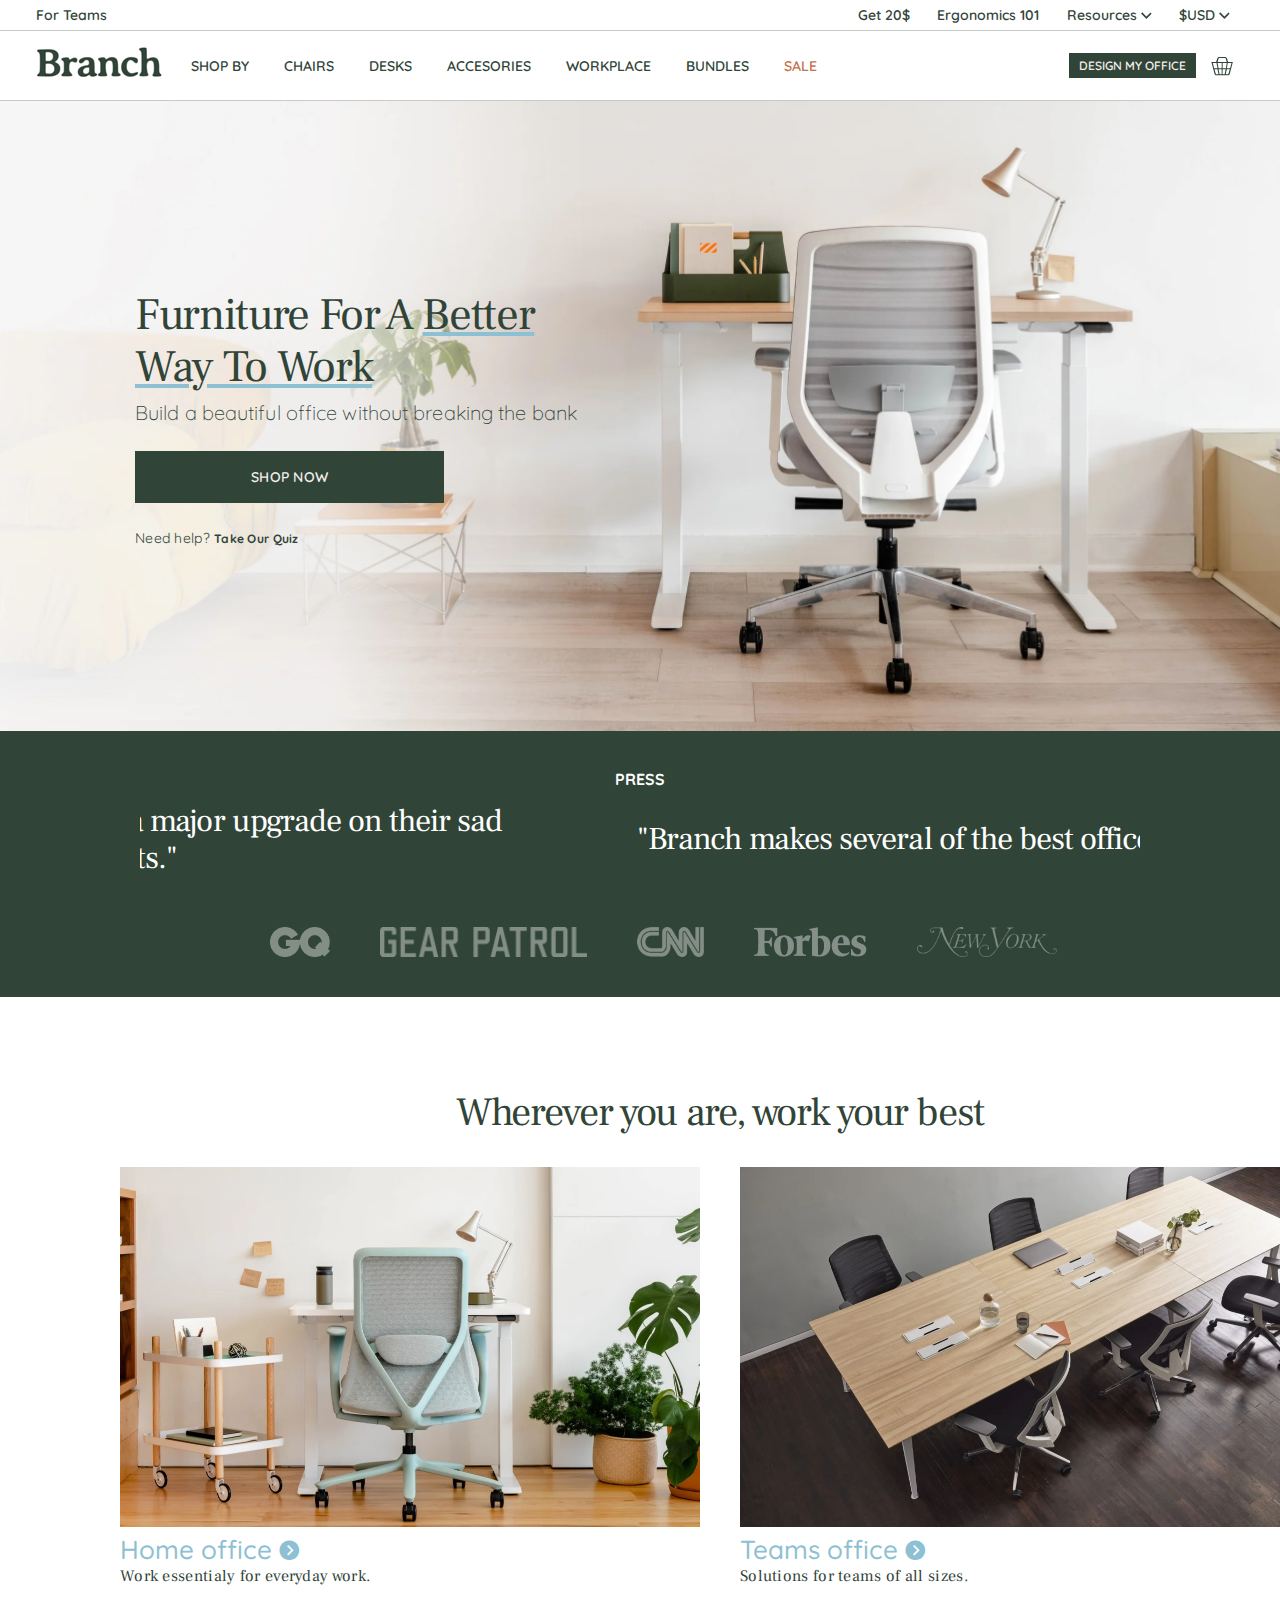
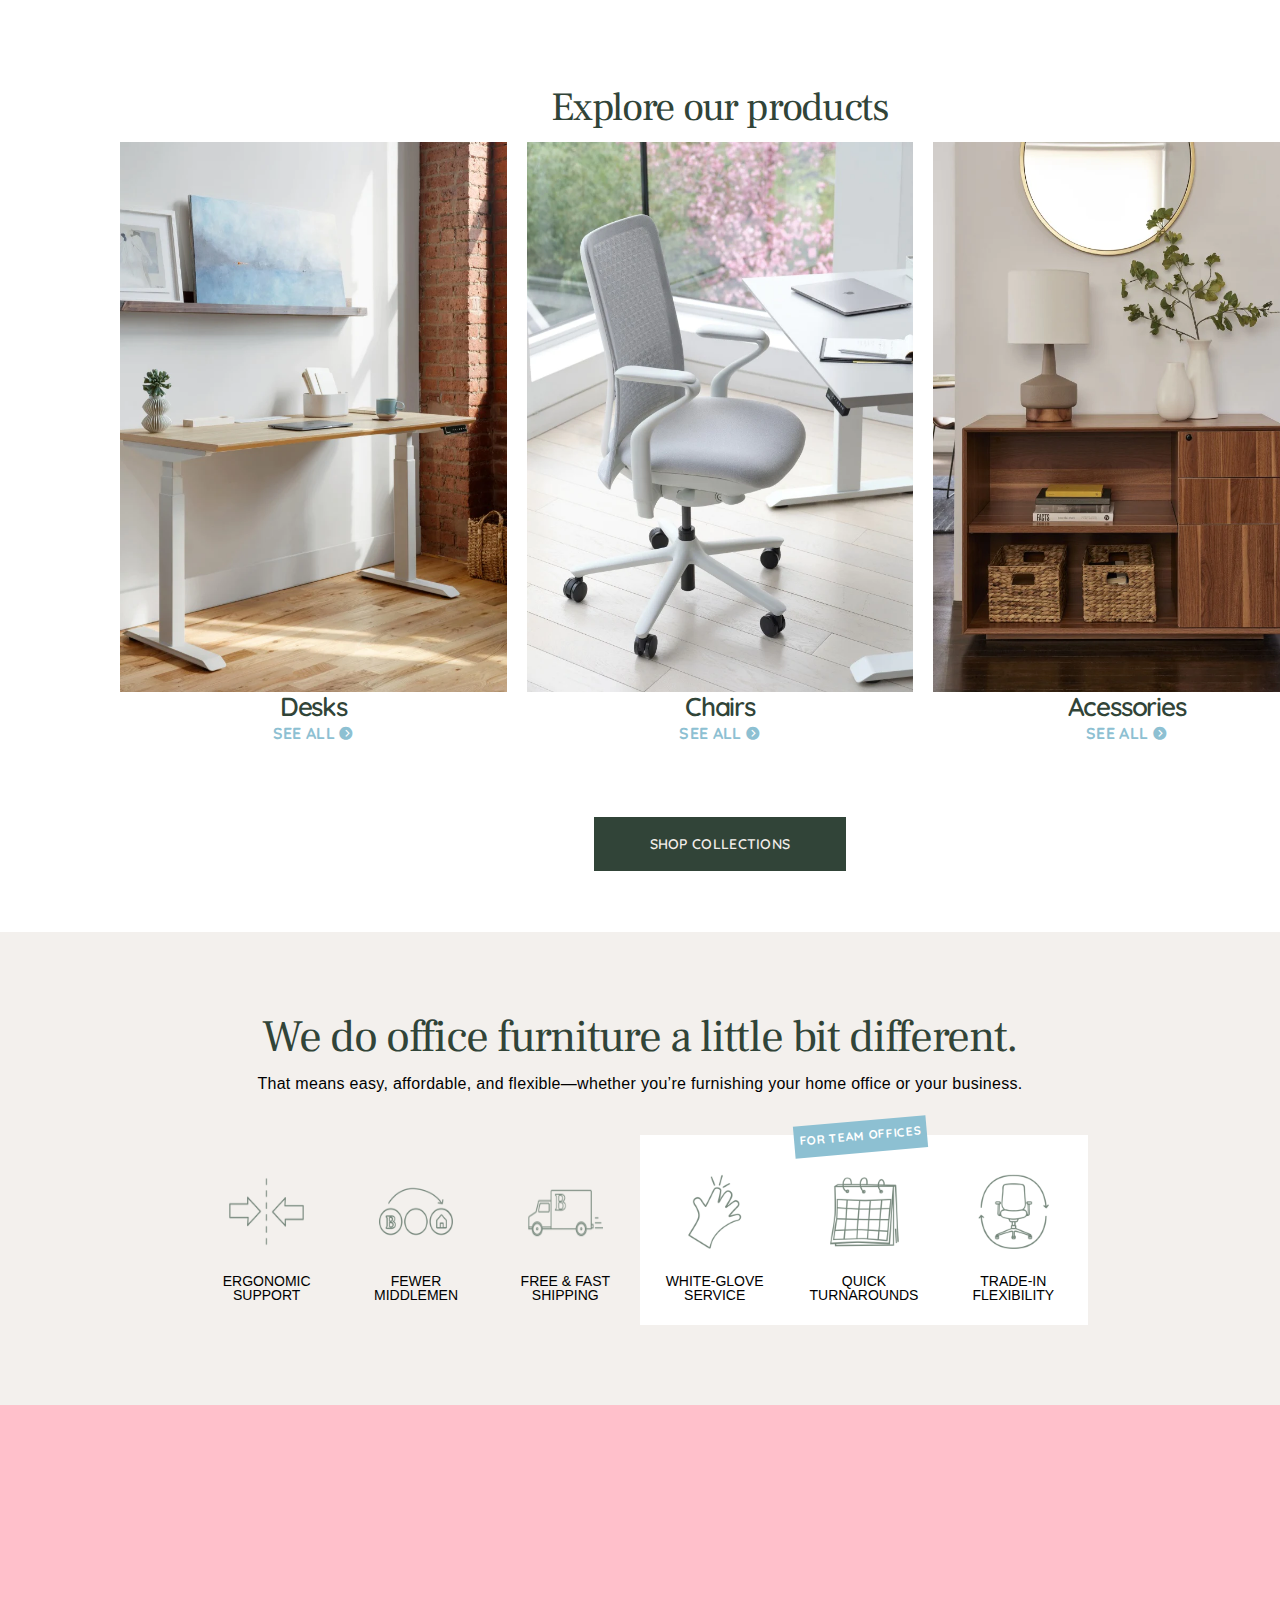
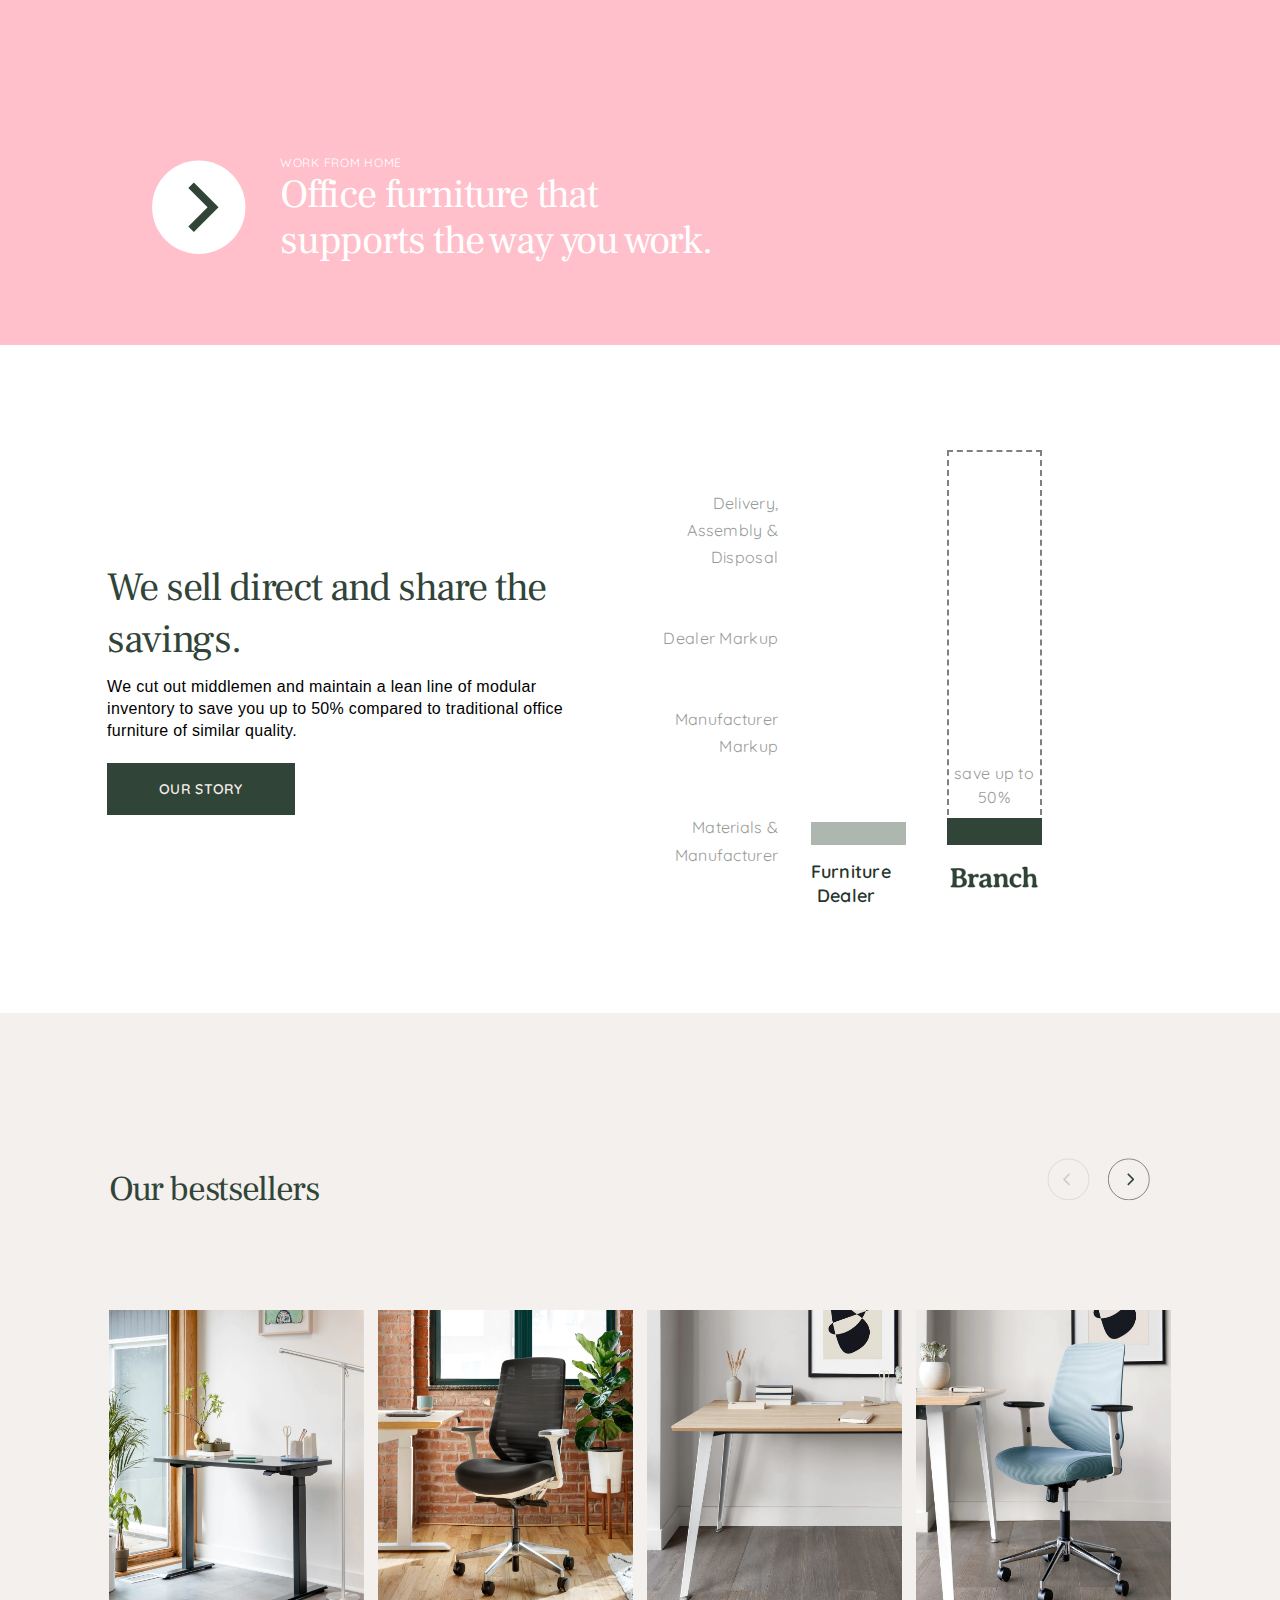
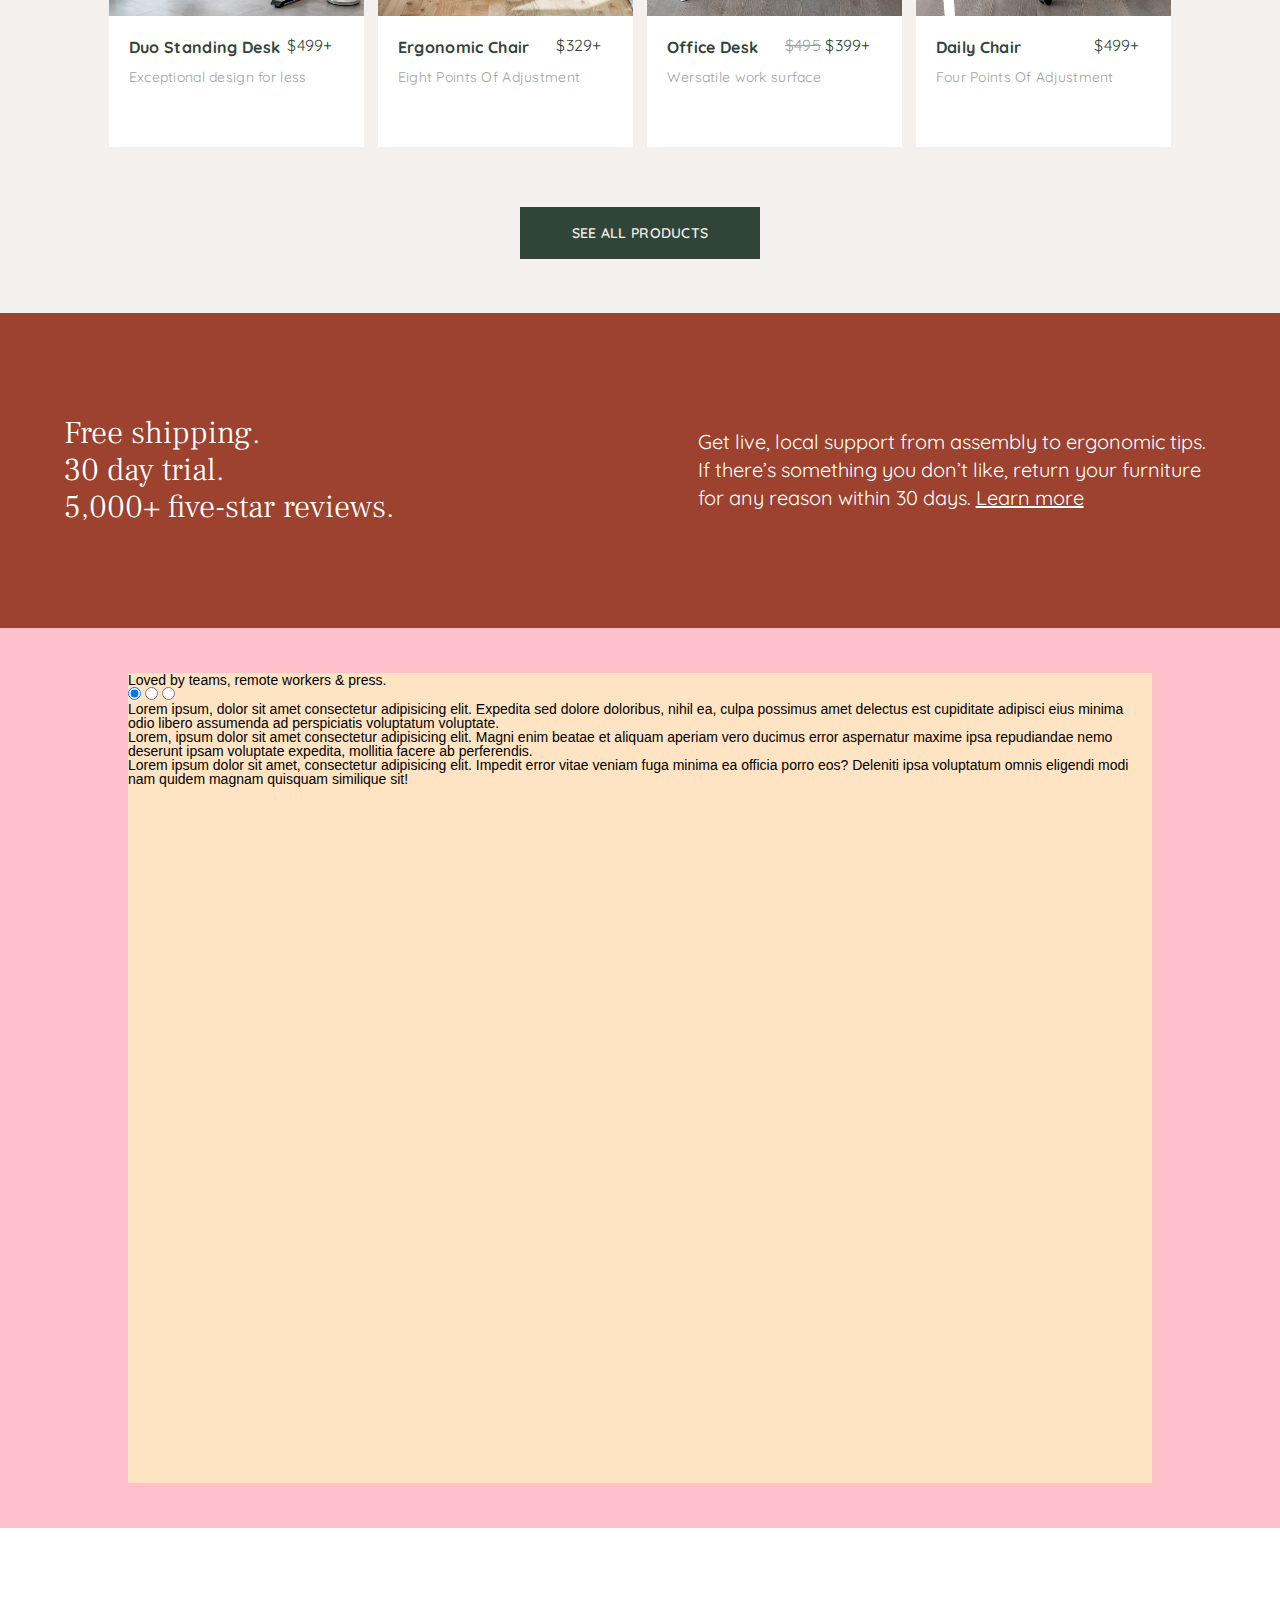
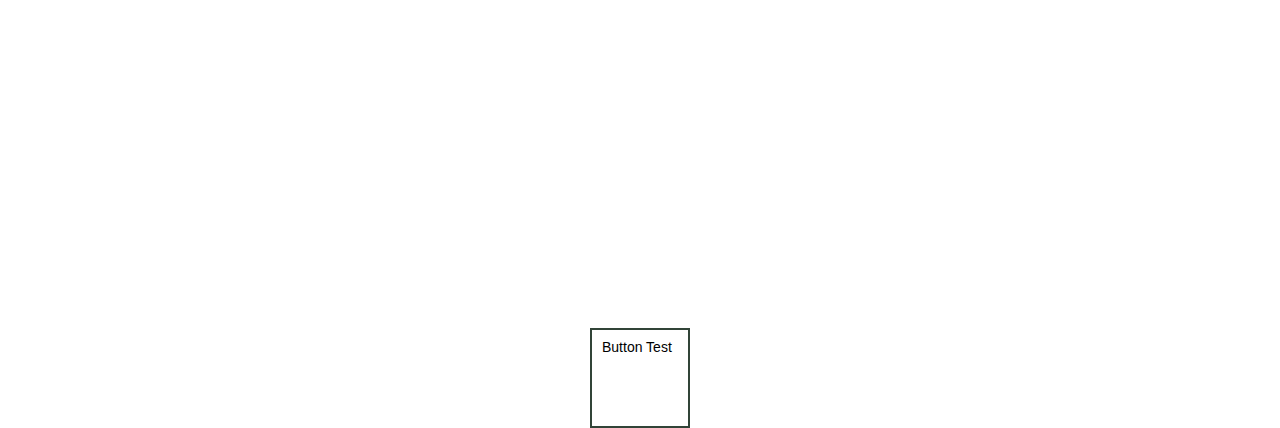
==== index.html @ 5005235d "commit all project to use git" ====
<!DOCTYPE html>
<html lang="en">
<head>
    <meta charset="UTF-8">
    <meta name="viewport" content="width=device-width, initial-scale=1.0">
    <link rel="stylesheet" href="style.css">
    <title>Branch | Office Furniture </title>
    <link rel="preconnect" href="https://fonts.googleapis.com">
<link rel="preconnect" href="https://fonts.gstatic.com" crossorigin>
<link href="https://fonts.googleapis.com/css2?family=Quicksand:wght@300;400;500;600;700&display=swap" rel="stylesheet">
<link rel="preconnect" href="https://fonts.googleapis.com">
<link rel="preconnect" href="https://fonts.gstatic.com" crossorigin>
<link href="https://fonts.googleapis.com/css2?family=Frank+Ruhl+Libre&family=Quicksand:wght@300;400;500;600;700&display=swap" rel="stylesheet">
<link rel="stylesheet" href="icomoon/style.css"> 
</head>
<div class="header_wrap">
    <body>
    <header>
        <div class="ForTeams"><a href="">For Teams</a></div>
        <div class="Right_Part">
            <div><a href="">Get 20$</a></div>
            <div><a href="">Ergonomics 101</a></div>
            <div class="res_div"><a href="" class="res">Resources </a> 
                <div class="res_wrap">
                <div class="res_menu">
                    <ul>
                        <li>Our Story</li>
                        <li>Reviews</li>
                        <li>Showroom</li>
                        <li>Case Studies</li>
                        <li>Ergonomics</li>
                        <li>Free Space Plan</li>
                        <li>FAQ</li>
                        <li>Ask Branch</li>
                        <li>Branch Blog</li>
                    </ul>
                </div>
                </div>
                </div>
            
            <div class="usd_wrap"><a href="" class="usd_btn">$USD </a>
                <div class="usd_menu_wrap">
                    <div class="usd_menu">
                        <ul>
                            <li>$USD</li>
                            <li>$CAD</li>
                        </ul>
                    </div>
                </div>
            </div>
        </div>
    </header>
</div>

<div class="wrap_main_header">
<header class="main_header">
<div class="main_menu_left">
<div class="logo"><a href=""><img src="logo3.png" alt=""></a></div>
<div class="main_menu_wrap">
    <ul class="main_menu">
    <li><a href="">shop by</a></li>
    <li><a href="">chairs</a></li>
    <li><a href="">desks</a></li>
    <li><a href="">accesories</a></li>
    <li><a href="">workplace</a></li>
    <li><a href="">bundles</a></li>
    <li><a class="sale" href="">sale</a></li>
    </ul>
</div>
</div>
<div class="main_menu_right">
<div class="main_header_buttons">
    <div class="deesign_button"><a href="">design my office</a></div>
    <div class="cart_button"><a href=""><img src="cart.svg" alt=""></a></div>
</div>
</div>
</header>
</div>
<img src="erghero_4.webp" alt="" height="630">
<div class="picture_block">
    <div class="main_h1">
        Furniture For A <span class="picture_block_h1_undercut">Better Way To Work</span>
    </div>
    <div class="picture_block_h2">
        Build a beautiful office without breaking the bank
    </div>
    <div class="picture_block_btn">
        <a href="">shop now</a>
    </div>
    <div class="picture_block_help">
        Need help? <a class="picture_block_help_link">Take Our Quiz</a>
    </div>
</div>
<div class="slider_block">
    <h1>press</h1>
    
    <div class="slider_win">
        <div class="slides">

            <input type="radio" name="r" id="r1" checked>
            <input type="radio" name="r" id="r2" >
            <input type="radio" name="r" id="r3" >
            <input type="radio" name="r" id="r4" >
            <input type="radio" name="r" id="r5" >
            
    
            <div class="slide s1">"Branch's affordable, well-made chairs are a major upgrade on their sad swivel counterparts."</div>
            <div class="slide">"Branch makes several of the best office chairs on the market."</div>
            <div class="slide">"WFH in comfort with Branch’s high-quality ergonomic chairs and standing desks."</div>
            <div class="slide">"New and growing startups use Branch to furnish their ideal workspace."</div>
            <div class="slide">"For improving your posture and decreasing pain throughout the day."</div>
        </div>
    
       
        <div class="navigation">
            <label for="r1" class="bar"><img src="GQ.avif" alt="" height="120"></label>
            <label for="r2" class="bar"><img src="Gear_Patrol.webp" alt="" height="120"></label>
            <label for="r3" class="bar"><img src="CNN.avif" alt="" height="120"></label>
            <label for="r4" class="bar"><img src="Foebes.webp" alt=""height="120"></label>
            <label for="r5" class="bar"><img src="New_york.avif" alt="" height="120"></label>
        </div>
    
    </div>

</div>    

<div class="wherever_block">

    <div class="item item-1">
        <h1 class="main_h1">Wherever you are, work your best</h1>
    </div>

    
    <div class="item item-2">
        <a href="">
        <img src="first.webp" alt="" >
        </a>
    </div>

    
    <div class="item item-2">
        <a href="">
        <img src="second.webp" alt="">
        </a>
    </div>
    <div class="item item-2">
        <a href="">
            <h1><span>Home office</span> <span class="icon-Frame icon"><span class="path1"></span><span class="path2"></span></span> </h1>
            <p>Work essentialy for everyday work.</p>
        </a>
    </div>
    <div class="item item-2">
        <a href="">
            <h1><span>Teams office</span> <span class="icon-Frame icon"><span class="path1"></span><span class="path2"></span></span></h1> 
            <p>Solutions for teams of all sizes.</p>
        </a>
    </div>
</div>   

<div class="explore_block">
    <div class="item item-3">
        <h1 class="main_h1">Explore our products</h1>
    </div>
    <div class="item item-4">
        <a href="">    
            <img src="third.webp" alt="">
        </a>
    </div>
    <div class="item item-4">
        <a href="">
        <img src="fourth.webp" alt="">
        </a>
    </div>

    <div class="item item-4">
        <a href="">
        <img src="fives.webp" alt="">
        </a>
    </div>

    <div class="item item-4">
        <a href="">
        <p>Desks</p>
        <h3><span>see all </span><span class="icon-Frame icon-item-4"><span class="path1"></span><span class="path2"></span></span></h3>
        </a>
    </div>
    <div class="item item-4">
        <a href="">
        <p>Chairs</p>
        <h3><span>see all </span><span class="icon-Frame icon-item-4"><span class="path1"></span><span class="path2"></span></span></h3>
        </a>
    </div>
    <div class="item item-4">
        <a href="">
        <p>Acessories</p>
        <h3><span>see all </span><span class="icon-Frame icon-item-4"><span class="path1"></span><span class="path2"></span></span></h3>
        </a>
    </div>
    <div class="item item-5">
        <div class="explore_block_btn">
            <a href="">shop collections</a>
        </div>
    </div>

</div>

<div class="advantages_block">
    <div class="advantages_wrap">
    <h1 class="main_h1">We do office furniture a little bit different.</h1>
    <h3>That means easy, affordable, and flexible—whether you’re furnishing your home office or your business.</h3>
    <div class="advanatges_pack">
        <div class="advantage_pack_part">
            <div class="advantage">
                <img src="Ergonomics.avif" alt="">
                <p>ERGONOMIC <br> SUPPORT</p>
            </div>
            <div class="advantage">
                <img src="Middlemen.avif" alt="">
                <p>FEWER <br>MIDDLEMEN</p>
            </div>
            <div class="advantage">
                <img src="FreeFast.avif" alt="">
                <p>FREE & FAST <br>SHIPPING</p>
            </div>
        </div>
        <div class="advantage_pack_part">
            <div class="advantage white_bg">
                <img src="White_Glove.avif" alt="">
                <p>WHITE-GLOVE <br>SERVICE</p>
            </div>
            <div class="advantage white_bg">
                <img src="Quick.avif" alt="">
                <p>QUICK <br>TURNAROUNDS</p>
            </div>
            <div class="advantage white_bg">
                <img src="TradeIn.avif" alt="">
                <p>TRADE-IN <br>FLEXIBILITY</p>
        </div>
     </div>
    </div>
    <div class="rotate_elem">
        <p>FOR TEAM OFFICES</p>
    </div>
    </div>
    </div>
</div>

<a href="#popup">
<div id="video" class="video_block">
    
    <div class="video_wrapper">
        <video class="video_webm" src="https://cdn.shopify.com/s/files/1/0124/5662/4187/files/homepage-vid.webm?v=1601443505" class="c-v-video" autoplay="" muted="" playsinline="" loop="" type="video/mp4"></video>    
    </div>

   
        <svg class="video_btn" viewBox="0 0 15 15" fill="none" xmlns="http://www.w3.org/2000/svg">
           <path class="icon_circle" id="Vector" d="M7.31647 14.8323C11.1825 14.8323 14.3165 11.6983 14.3165 7.83228C14.3165 3.96628 11.1825 0.832275 7.31647 0.832275C3.45047 0.832275 0.316467 3.96628 0.316467 7.83228C0.316467 11.6983 3.45047 14.8323 7.31647 14.8323Z" fill="currentColor"/>
            <path class="icon_arrow" id="Vector_2" d="M8.63646 7.83197L5.74896 4.94446L6.57382 4.11963L10.2861 7.83197L6.57382 11.5443L5.74896 10.7195L8.63646 7.83197Z" fill="currentColor" />
        </svg>
       
    <div class="video_text">
        <h3>
            Work from home
        </h3>
        <h1>
            Office furniture that<br>supports the way you work.
        </h1>
        
    </div>
</div>
</a>
 
<a href="#video">
<div id="popup" class="popup">
    <iframe width="958" height="539" src="https://www.youtube.com/embed/R9_vrvDGJxA" title="Meet Branch" frameborder="0" allow="accelerometer; autoplay; clipboard-write; encrypted-media; gyroscope; picture-in-picture; web-share" allowfullscreen></iframe>
</div>
</a>


<section class="story">
    <div class="story-left">
        <h1 class="main_h1">We sell direct and share the savings.</h1>
        <h3>We cut out middlemen and maintain a lean line of modular inventory to save you up to 50% compared to traditional office furniture of similar quality.</h3>
        <div class="story_btn">
            <a href="">Our story</a>
        </div>
    </div>
    <div class="story_right">
        <div class="advantages_names">
            <p>Delivery, Assembly & Disposal</p>
            <p>Dealer Markup</p>
            <p>Manufacturer Markup</p>
            <p>Materials & Manufacturer</p>
        </div>
        <div class="dealer">
            <div class="dealer_scale">
                <div class="dealer_scale_fill"></div>
            </div>
            <p>Furniture Dealer</p>

        </div>
        <div class="brunch">

            <div class="brunch_scale">
                <p >save up to 50%</p>
                <div class="brunch_scale_fill"></div>
            </div>
            <img src="logo3.png" alt="">

        </div>
    </div>
</section>

<section class="bestsellers">
<div class="bestsellers_wrap">

    <div class="bestsellers_header">
        <h1 class="main_h1">Our bestsellers</h1>
    
    </div>

    <div class="bestseller_goods_wrap">

        

        <input type="radio" name="r" id="c1" checked>
        <input type="radio" name="r" id="c2">
        <input type="radio" name="r" id="c3">
        <input type="radio" name="r" id="c4">
        <input type="radio" name="r" id="c5">
        <input type="radio" name="r" id="c6">
        <input type="radio" name="r" id="c7">
        <input type="radio" name="r" id="c8">
        <input type="radio" name="r" id="c9">
        <input type="radio" name="r" id="c10">
        <input type="radio" name="r" id="c11">
        <input type="radio" name="r" id="c12">
        
            
            


            <div class="left_arrow">
            <label for="c1">
                <svg width="43" height="43" viewBox="0 0 43 43" fill="none" xmlns="http://www.w3.org/2000/svg">
                    <g  clip-path="url(#clip0_1_1196)">
                    <path opacity="0.6" d="M21.4565 0.872559C10.1346 0.872559 0.956482 10.0507 0.956482 21.3726C0.956482 32.6944 10.1346 41.8726 21.4565 41.8726C32.7783 41.8726 41.9565 32.6944 41.9565 21.3726C41.9565 10.0507 32.7783 0.872559 21.4565 0.872559Z" stroke="#314438"/>
                    <path d="M22.4868 16.9027L23.0172 16.3724L21.9565 15.3117L21.4262 15.8421L22.4868 16.9027ZM16.9565 21.3724L16.4262 20.8421C16.1333 21.135 16.1333 21.6098 16.4262 21.9027L16.9565 21.3724ZM21.4262 26.9027L21.9565 27.4331L23.0172 26.3724L22.4868 25.8421L21.4262 26.9027ZM21.4262 15.8421L16.4262 20.8421L17.4868 21.9027L22.4868 16.9027L21.4262 15.8421ZM16.4262 21.9027L21.4262 26.9027L22.4868 25.8421L17.4868 20.8421L16.4262 21.9027Z" fill="#314438"/>
                    </g>
                    <defs>
                    <clipPath id="clip0_1_1196">
                    <rect width="42" height="42" fill="white" transform="matrix(-1 0 0 -1 42.4565 42.3726)"/>
                    </clipPath>
                    </defs>
                    </svg>
            </label>
            
            <label for="c2">
                <svg width="43" height="43" viewBox="0 0 43 43" fill="none" xmlns="http://www.w3.org/2000/svg">
                    <g  clip-path="url(#clip0_1_1196)">
                    <path opacity="0.6" d="M21.4565 0.872559C10.1346 0.872559 0.956482 10.0507 0.956482 21.3726C0.956482 32.6944 10.1346 41.8726 21.4565 41.8726C32.7783 41.8726 41.9565 32.6944 41.9565 21.3726C41.9565 10.0507 32.7783 0.872559 21.4565 0.872559Z" stroke="#314438"/>
                    <path d="M22.4868 16.9027L23.0172 16.3724L21.9565 15.3117L21.4262 15.8421L22.4868 16.9027ZM16.9565 21.3724L16.4262 20.8421C16.1333 21.135 16.1333 21.6098 16.4262 21.9027L16.9565 21.3724ZM21.4262 26.9027L21.9565 27.4331L23.0172 26.3724L22.4868 25.8421L21.4262 26.9027ZM21.4262 15.8421L16.4262 20.8421L17.4868 21.9027L22.4868 16.9027L21.4262 15.8421ZM16.4262 21.9027L21.4262 26.9027L22.4868 25.8421L17.4868 20.8421L16.4262 21.9027Z" fill="#314438"/>
                    </g>
                    <defs>
                    <clipPath id="clip0_1_1196">
                    <rect width="42" height="42" fill="white" transform="matrix(-1 0 0 -1 42.4565 42.3726)"/>
                    </clipPath>
                    </defs>
                    </svg>
            </label>

            <label for="c3">
                <svg width="43" height="43" viewBox="0 0 43 43" fill="none" xmlns="http://www.w3.org/2000/svg">
                    <g  clip-path="url(#clip0_1_1196)">
                    <path opacity="0.6" d="M21.4565 0.872559C10.1346 0.872559 0.956482 10.0507 0.956482 21.3726C0.956482 32.6944 10.1346 41.8726 21.4565 41.8726C32.7783 41.8726 41.9565 32.6944 41.9565 21.3726C41.9565 10.0507 32.7783 0.872559 21.4565 0.872559Z" stroke="#314438"/>
                    <path d="M22.4868 16.9027L23.0172 16.3724L21.9565 15.3117L21.4262 15.8421L22.4868 16.9027ZM16.9565 21.3724L16.4262 20.8421C16.1333 21.135 16.1333 21.6098 16.4262 21.9027L16.9565 21.3724ZM21.4262 26.9027L21.9565 27.4331L23.0172 26.3724L22.4868 25.8421L21.4262 26.9027ZM21.4262 15.8421L16.4262 20.8421L17.4868 21.9027L22.4868 16.9027L21.4262 15.8421ZM16.4262 21.9027L21.4262 26.9027L22.4868 25.8421L17.4868 20.8421L16.4262 21.9027Z" fill="#314438"/>
                    </g>
                    <defs>
                    <clipPath id="clip0_1_1196">
                    <rect width="42" height="42" fill="white" transform="matrix(-1 0 0 -1 42.4565 42.3726)"/>
                    </clipPath>
                    </defs>
                    </svg>
            </label>

            <label for="c4">
                <svg width="43" height="43" viewBox="0 0 43 43" fill="none" xmlns="http://www.w3.org/2000/svg">
                    <g  clip-path="url(#clip0_1_1196)">
                    <path opacity="0.6" d="M21.4565 0.872559C10.1346 0.872559 0.956482 10.0507 0.956482 21.3726C0.956482 32.6944 10.1346 41.8726 21.4565 41.8726C32.7783 41.8726 41.9565 32.6944 41.9565 21.3726C41.9565 10.0507 32.7783 0.872559 21.4565 0.872559Z" stroke="#314438"/>
                    <path d="M22.4868 16.9027L23.0172 16.3724L21.9565 15.3117L21.4262 15.8421L22.4868 16.9027ZM16.9565 21.3724L16.4262 20.8421C16.1333 21.135 16.1333 21.6098 16.4262 21.9027L16.9565 21.3724ZM21.4262 26.9027L21.9565 27.4331L23.0172 26.3724L22.4868 25.8421L21.4262 26.9027ZM21.4262 15.8421L16.4262 20.8421L17.4868 21.9027L22.4868 16.9027L21.4262 15.8421ZM16.4262 21.9027L21.4262 26.9027L22.4868 25.8421L17.4868 20.8421L16.4262 21.9027Z" fill="#314438"/>
                    </g>
                    <defs>
                    <clipPath id="clip0_1_1196">
                    <rect width="42" height="42" fill="white" transform="matrix(-1 0 0 -1 42.4565 42.3726)"/>
                    </clipPath>
                    </defs>
                    </svg>
            </label>

            <label for="c5">
                <svg width="43" height="43" viewBox="0 0 43 43" fill="none" xmlns="http://www.w3.org/2000/svg">
                    <g  clip-path="url(#clip0_1_1196)">
                    <path opacity="0.6" d="M21.4565 0.872559C10.1346 0.872559 0.956482 10.0507 0.956482 21.3726C0.956482 32.6944 10.1346 41.8726 21.4565 41.8726C32.7783 41.8726 41.9565 32.6944 41.9565 21.3726C41.9565 10.0507 32.7783 0.872559 21.4565 0.872559Z" stroke="#314438"/>
                    <path d="M22.4868 16.9027L23.0172 16.3724L21.9565 15.3117L21.4262 15.8421L22.4868 16.9027ZM16.9565 21.3724L16.4262 20.8421C16.1333 21.135 16.1333 21.6098 16.4262 21.9027L16.9565 21.3724ZM21.4262 26.9027L21.9565 27.4331L23.0172 26.3724L22.4868 25.8421L21.4262 26.9027ZM21.4262 15.8421L16.4262 20.8421L17.4868 21.9027L22.4868 16.9027L21.4262 15.8421ZM16.4262 21.9027L21.4262 26.9027L22.4868 25.8421L17.4868 20.8421L16.4262 21.9027Z" fill="#314438"/>
                    </g>
                    <defs>
                    <clipPath id="clip0_1_1196">
                    <rect width="42" height="42" fill="white" transform="matrix(-1 0 0 -1 42.4565 42.3726)"/>
                    </clipPath>
                    </defs>
                    </svg>
            </label>

            <label for="c6">
                <svg width="43" height="43" viewBox="0 0 43 43" fill="none" xmlns="http://www.w3.org/2000/svg">
                    <g  clip-path="url(#clip0_1_1196)">
                    <path opacity="0.6" d="M21.4565 0.872559C10.1346 0.872559 0.956482 10.0507 0.956482 21.3726C0.956482 32.6944 10.1346 41.8726 21.4565 41.8726C32.7783 41.8726 41.9565 32.6944 41.9565 21.3726C41.9565 10.0507 32.7783 0.872559 21.4565 0.872559Z" stroke="#314438"/>
                    <path d="M22.4868 16.9027L23.0172 16.3724L21.9565 15.3117L21.4262 15.8421L22.4868 16.9027ZM16.9565 21.3724L16.4262 20.8421C16.1333 21.135 16.1333 21.6098 16.4262 21.9027L16.9565 21.3724ZM21.4262 26.9027L21.9565 27.4331L23.0172 26.3724L22.4868 25.8421L21.4262 26.9027ZM21.4262 15.8421L16.4262 20.8421L17.4868 21.9027L22.4868 16.9027L21.4262 15.8421ZM16.4262 21.9027L21.4262 26.9027L22.4868 25.8421L17.4868 20.8421L16.4262 21.9027Z" fill="#314438"/>
                    </g>
                    <defs>
                    <clipPath id="clip0_1_1196">
                    <rect width="42" height="42" fill="white" transform="matrix(-1 0 0 -1 42.4565 42.3726)"/>
                    </clipPath>
                    </defs>
                    </svg>
            </label>

            <label for="c7">
                <svg width="43" height="43" viewBox="0 0 43 43" fill="none" xmlns="http://www.w3.org/2000/svg">
                    <g  clip-path="url(#clip0_1_1196)">
                    <path opacity="0.6" d="M21.4565 0.872559C10.1346 0.872559 0.956482 10.0507 0.956482 21.3726C0.956482 32.6944 10.1346 41.8726 21.4565 41.8726C32.7783 41.8726 41.9565 32.6944 41.9565 21.3726C41.9565 10.0507 32.7783 0.872559 21.4565 0.872559Z" stroke="#314438"/>
                    <path d="M22.4868 16.9027L23.0172 16.3724L21.9565 15.3117L21.4262 15.8421L22.4868 16.9027ZM16.9565 21.3724L16.4262 20.8421C16.1333 21.135 16.1333 21.6098 16.4262 21.9027L16.9565 21.3724ZM21.4262 26.9027L21.9565 27.4331L23.0172 26.3724L22.4868 25.8421L21.4262 26.9027ZM21.4262 15.8421L16.4262 20.8421L17.4868 21.9027L22.4868 16.9027L21.4262 15.8421ZM16.4262 21.9027L21.4262 26.9027L22.4868 25.8421L17.4868 20.8421L16.4262 21.9027Z" fill="#314438"/>
                    </g>
                    <defs>
                    <clipPath id="clip0_1_1196">
                    <rect width="42" height="42" fill="white" transform="matrix(-1 0 0 -1 42.4565 42.3726)"/>
                    </clipPath>
                    </defs>
                    </svg>
            </label>

            <label for="c8">
                <svg width="43" height="43" viewBox="0 0 43 43" fill="none" xmlns="http://www.w3.org/2000/svg">
                    <g  clip-path="url(#clip0_1_1196)">
                    <path opacity="0.6" d="M21.4565 0.872559C10.1346 0.872559 0.956482 10.0507 0.956482 21.3726C0.956482 32.6944 10.1346 41.8726 21.4565 41.8726C32.7783 41.8726 41.9565 32.6944 41.9565 21.3726C41.9565 10.0507 32.7783 0.872559 21.4565 0.872559Z" stroke="#314438"/>
                    <path d="M22.4868 16.9027L23.0172 16.3724L21.9565 15.3117L21.4262 15.8421L22.4868 16.9027ZM16.9565 21.3724L16.4262 20.8421C16.1333 21.135 16.1333 21.6098 16.4262 21.9027L16.9565 21.3724ZM21.4262 26.9027L21.9565 27.4331L23.0172 26.3724L22.4868 25.8421L21.4262 26.9027ZM21.4262 15.8421L16.4262 20.8421L17.4868 21.9027L22.4868 16.9027L21.4262 15.8421ZM16.4262 21.9027L21.4262 26.9027L22.4868 25.8421L17.4868 20.8421L16.4262 21.9027Z" fill="#314438"/>
                    </g>
                    <defs>
                    <clipPath id="clip0_1_1196">
                    <rect width="42" height="42" fill="white" transform="matrix(-1 0 0 -1 42.4565 42.3726)"/>
                    </clipPath>
                    </defs>
                    </svg>
            </label>

            <label for="c9">
                <svg width="43" height="43" viewBox="0 0 43 43" fill="none" xmlns="http://www.w3.org/2000/svg">
                    <g  clip-path="url(#clip0_1_1196)">
                    <path opacity="0.6" d="M21.4565 0.872559C10.1346 0.872559 0.956482 10.0507 0.956482 21.3726C0.956482 32.6944 10.1346 41.8726 21.4565 41.8726C32.7783 41.8726 41.9565 32.6944 41.9565 21.3726C41.9565 10.0507 32.7783 0.872559 21.4565 0.872559Z" stroke="#314438"/>
                    <path d="M22.4868 16.9027L23.0172 16.3724L21.9565 15.3117L21.4262 15.8421L22.4868 16.9027ZM16.9565 21.3724L16.4262 20.8421C16.1333 21.135 16.1333 21.6098 16.4262 21.9027L16.9565 21.3724ZM21.4262 26.9027L21.9565 27.4331L23.0172 26.3724L22.4868 25.8421L21.4262 26.9027ZM21.4262 15.8421L16.4262 20.8421L17.4868 21.9027L22.4868 16.9027L21.4262 15.8421ZM16.4262 21.9027L21.4262 26.9027L22.4868 25.8421L17.4868 20.8421L16.4262 21.9027Z" fill="#314438"/>
                    </g>
                    <defs>
                    <clipPath id="clip0_1_1196">
                    <rect width="42" height="42" fill="white" transform="matrix(-1 0 0 -1 42.4565 42.3726)"/>
                    </clipPath>
                    </defs>
                    </svg>
            </label>

            <label for="c10">
                <svg width="43" height="43" viewBox="0 0 43 43" fill="none" xmlns="http://www.w3.org/2000/svg">
                    <g  clip-path="url(#clip0_1_1196)">
                    <path opacity="0.6" d="M21.4565 0.872559C10.1346 0.872559 0.956482 10.0507 0.956482 21.3726C0.956482 32.6944 10.1346 41.8726 21.4565 41.8726C32.7783 41.8726 41.9565 32.6944 41.9565 21.3726C41.9565 10.0507 32.7783 0.872559 21.4565 0.872559Z" stroke="#314438"/>
                    <path d="M22.4868 16.9027L23.0172 16.3724L21.9565 15.3117L21.4262 15.8421L22.4868 16.9027ZM16.9565 21.3724L16.4262 20.8421C16.1333 21.135 16.1333 21.6098 16.4262 21.9027L16.9565 21.3724ZM21.4262 26.9027L21.9565 27.4331L23.0172 26.3724L22.4868 25.8421L21.4262 26.9027ZM21.4262 15.8421L16.4262 20.8421L17.4868 21.9027L22.4868 16.9027L21.4262 15.8421ZM16.4262 21.9027L21.4262 26.9027L22.4868 25.8421L17.4868 20.8421L16.4262 21.9027Z" fill="#314438"/>
                    </g>
                    <defs>
                    <clipPath id="clip0_1_1196">
                    <rect width="42" height="42" fill="white" transform="matrix(-1 0 0 -1 42.4565 42.3726)"/>
                    </clipPath>
                    </defs>
                    </svg>
            </label>

            <label for="c11">
                <svg width="43" height="43" viewBox="0 0 43 43" fill="none" xmlns="http://www.w3.org/2000/svg">
                    <g  clip-path="url(#clip0_1_1196)">
                    <path opacity="0.6" d="M21.4565 0.872559C10.1346 0.872559 0.956482 10.0507 0.956482 21.3726C0.956482 32.6944 10.1346 41.8726 21.4565 41.8726C32.7783 41.8726 41.9565 32.6944 41.9565 21.3726C41.9565 10.0507 32.7783 0.872559 21.4565 0.872559Z" stroke="#314438"/>
                    <path d="M22.4868 16.9027L23.0172 16.3724L21.9565 15.3117L21.4262 15.8421L22.4868 16.9027ZM16.9565 21.3724L16.4262 20.8421C16.1333 21.135 16.1333 21.6098 16.4262 21.9027L16.9565 21.3724ZM21.4262 26.9027L21.9565 27.4331L23.0172 26.3724L22.4868 25.8421L21.4262 26.9027ZM21.4262 15.8421L16.4262 20.8421L17.4868 21.9027L22.4868 16.9027L21.4262 15.8421ZM16.4262 21.9027L21.4262 26.9027L22.4868 25.8421L17.4868 20.8421L16.4262 21.9027Z" fill="#314438"/>
                    </g>
                    <defs>
                    <clipPath id="clip0_1_1196">
                    <rect width="42" height="42" fill="white" transform="matrix(-1 0 0 -1 42.4565 42.3726)"/>
                    </clipPath>
                    </defs>
                    </svg>
            </label>

            <label for="c12">
                <svg width="43" height="43" viewBox="0 0 43 43" fill="none" xmlns="http://www.w3.org/2000/svg">
                    <g  clip-path="url(#clip0_1_1196)">
                    <path opacity="0.6" d="M21.4565 0.872559C10.1346 0.872559 0.956482 10.0507 0.956482 21.3726C0.956482 32.6944 10.1346 41.8726 21.4565 41.8726C32.7783 41.8726 41.9565 32.6944 41.9565 21.3726C41.9565 10.0507 32.7783 0.872559 21.4565 0.872559Z" stroke="#314438"/>
                    <path d="M22.4868 16.9027L23.0172 16.3724L21.9565 15.3117L21.4262 15.8421L22.4868 16.9027ZM16.9565 21.3724L16.4262 20.8421C16.1333 21.135 16.1333 21.6098 16.4262 21.9027L16.9565 21.3724ZM21.4262 26.9027L21.9565 27.4331L23.0172 26.3724L22.4868 25.8421L21.4262 26.9027ZM21.4262 15.8421L16.4262 20.8421L17.4868 21.9027L22.4868 16.9027L21.4262 15.8421ZM16.4262 21.9027L21.4262 26.9027L22.4868 25.8421L17.4868 20.8421L16.4262 21.9027Z" fill="#314438"/>
                    </g>
                    <defs>
                    <clipPath id="clip0_1_1196">
                    <rect width="42" height="42" fill="white" transform="matrix(-1 0 0 -1 42.4565 42.3726)"/>
                    </clipPath>
                    </defs>
                    </svg>
            </label>


            </div>
            <div class="right_arrow">
            <label for="c2">
                <svg width="43" height="43" viewBox="0 0 43 43" fill="none" xmlns="http://www.w3.org/2000/svg">
                    <g id="SVG" clip-path="url(#clip0_1_1199)">
                    <path id="Vector" opacity="0.6" d="M21.8265 41.8726C33.1483 41.8726 42.3265 32.6944 42.3265 21.3726C42.3265 10.0507 33.1483 0.872559 21.8265 0.872559C10.5046 0.872559 1.32648 10.0507 1.32648 21.3726C1.32648 32.6944 10.5046 41.8726 21.8265 41.8726Z" stroke="#314438"/>
                    <path id="Vector_2" d="M20.7962 25.8424L20.2658 26.3727L21.3265 27.4334L21.8568 26.903L20.7962 25.8424ZM26.3265 21.3727L26.8568 21.903C27.1497 21.6101 27.1497 21.1353 26.8568 20.8424L26.3265 21.3727ZM21.8568 15.8424L21.3265 15.312L20.2658 16.3727L20.7962 16.903L21.8568 15.8424ZM21.8568 26.903L26.8568 21.903L25.7962 20.8424L20.7962 25.8424L21.8568 26.903ZM26.8568 20.8424L21.8568 15.8424L20.7962 16.903L25.7962 21.903L26.8568 20.8424Z" fill="#314438"/>
                    </g>
                    <defs>
                    <clipPath id="clip0_1_1199">
                    <rect width="42" height="42" fill="white" transform="translate(0.826477 0.372559)"/>
                    </clipPath>
                    </defs>
                    </svg>
                    
            </label>
            
            <label for="c3">
                <svg width="43" height="43" viewBox="0 0 43 43" fill="none" xmlns="http://www.w3.org/2000/svg">
                    <g id="SVG" clip-path="url(#clip0_1_1199)">
                    <path id="Vector" opacity="0.6" d="M21.8265 41.8726C33.1483 41.8726 42.3265 32.6944 42.3265 21.3726C42.3265 10.0507 33.1483 0.872559 21.8265 0.872559C10.5046 0.872559 1.32648 10.0507 1.32648 21.3726C1.32648 32.6944 10.5046 41.8726 21.8265 41.8726Z" stroke="#314438"/>
                    <path id="Vector_2" d="M20.7962 25.8424L20.2658 26.3727L21.3265 27.4334L21.8568 26.903L20.7962 25.8424ZM26.3265 21.3727L26.8568 21.903C27.1497 21.6101 27.1497 21.1353 26.8568 20.8424L26.3265 21.3727ZM21.8568 15.8424L21.3265 15.312L20.2658 16.3727L20.7962 16.903L21.8568 15.8424ZM21.8568 26.903L26.8568 21.903L25.7962 20.8424L20.7962 25.8424L21.8568 26.903ZM26.8568 20.8424L21.8568 15.8424L20.7962 16.903L25.7962 21.903L26.8568 20.8424Z" fill="#314438"/>
                    </g>
                    <defs>
                    <clipPath id="clip0_1_1199">
                    <rect width="42" height="42" fill="white" transform="translate(0.826477 0.372559)"/>
                    </clipPath>
                    </defs>
                    </svg>
                    
            </label>

            <label for="c4">
                <svg width="43" height="43" viewBox="0 0 43 43" fill="none" xmlns="http://www.w3.org/2000/svg">
                    <g id="SVG" clip-path="url(#clip0_1_1199)">
                    <path id="Vector" opacity="0.6" d="M21.8265 41.8726C33.1483 41.8726 42.3265 32.6944 42.3265 21.3726C42.3265 10.0507 33.1483 0.872559 21.8265 0.872559C10.5046 0.872559 1.32648 10.0507 1.32648 21.3726C1.32648 32.6944 10.5046 41.8726 21.8265 41.8726Z" stroke="#314438"/>
                    <path id="Vector_2" d="M20.7962 25.8424L20.2658 26.3727L21.3265 27.4334L21.8568 26.903L20.7962 25.8424ZM26.3265 21.3727L26.8568 21.903C27.1497 21.6101 27.1497 21.1353 26.8568 20.8424L26.3265 21.3727ZM21.8568 15.8424L21.3265 15.312L20.2658 16.3727L20.7962 16.903L21.8568 15.8424ZM21.8568 26.903L26.8568 21.903L25.7962 20.8424L20.7962 25.8424L21.8568 26.903ZM26.8568 20.8424L21.8568 15.8424L20.7962 16.903L25.7962 21.903L26.8568 20.8424Z" fill="#314438"/>
                    </g>
                    <defs>
                    <clipPath id="clip0_1_1199">
                    <rect width="42" height="42" fill="white" transform="translate(0.826477 0.372559)"/>
                    </clipPath>
                    </defs>
                    </svg>
                    
            </label>

            <label for="c5">
                <svg width="43" height="43" viewBox="0 0 43 43" fill="none" xmlns="http://www.w3.org/2000/svg">
                    <g id="SVG" clip-path="url(#clip0_1_1199)">
                    <path id="Vector" opacity="0.6" d="M21.8265 41.8726C33.1483 41.8726 42.3265 32.6944 42.3265 21.3726C42.3265 10.0507 33.1483 0.872559 21.8265 0.872559C10.5046 0.872559 1.32648 10.0507 1.32648 21.3726C1.32648 32.6944 10.5046 41.8726 21.8265 41.8726Z" stroke="#314438"/>
                    <path id="Vector_2" d="M20.7962 25.8424L20.2658 26.3727L21.3265 27.4334L21.8568 26.903L20.7962 25.8424ZM26.3265 21.3727L26.8568 21.903C27.1497 21.6101 27.1497 21.1353 26.8568 20.8424L26.3265 21.3727ZM21.8568 15.8424L21.3265 15.312L20.2658 16.3727L20.7962 16.903L21.8568 15.8424ZM21.8568 26.903L26.8568 21.903L25.7962 20.8424L20.7962 25.8424L21.8568 26.903ZM26.8568 20.8424L21.8568 15.8424L20.7962 16.903L25.7962 21.903L26.8568 20.8424Z" fill="#314438"/>
                    </g>
                    <defs>
                    <clipPath id="clip0_1_1199">
                    <rect width="42" height="42" fill="white" transform="translate(0.826477 0.372559)"/>
                    </clipPath>
                    </defs>
                    </svg>
                    
            </label>

            <label for="c6">
                <svg width="43" height="43" viewBox="0 0 43 43" fill="none" xmlns="http://www.w3.org/2000/svg">
                    <g id="SVG" clip-path="url(#clip0_1_1199)">
                    <path id="Vector" opacity="0.6" d="M21.8265 41.8726C33.1483 41.8726 42.3265 32.6944 42.3265 21.3726C42.3265 10.0507 33.1483 0.872559 21.8265 0.872559C10.5046 0.872559 1.32648 10.0507 1.32648 21.3726C1.32648 32.6944 10.5046 41.8726 21.8265 41.8726Z" stroke="#314438"/>
                    <path id="Vector_2" d="M20.7962 25.8424L20.2658 26.3727L21.3265 27.4334L21.8568 26.903L20.7962 25.8424ZM26.3265 21.3727L26.8568 21.903C27.1497 21.6101 27.1497 21.1353 26.8568 20.8424L26.3265 21.3727ZM21.8568 15.8424L21.3265 15.312L20.2658 16.3727L20.7962 16.903L21.8568 15.8424ZM21.8568 26.903L26.8568 21.903L25.7962 20.8424L20.7962 25.8424L21.8568 26.903ZM26.8568 20.8424L21.8568 15.8424L20.7962 16.903L25.7962 21.903L26.8568 20.8424Z" fill="#314438"/>
                    </g>
                    <defs>
                    <clipPath id="clip0_1_1199">
                    <rect width="42" height="42" fill="white" transform="translate(0.826477 0.372559)"/>
                    </clipPath>
                    </defs>
                    </svg>
                    
            </label>

            <label for="c7">
                <svg width="43" height="43" viewBox="0 0 43 43" fill="none" xmlns="http://www.w3.org/2000/svg">
                    <g id="SVG" clip-path="url(#clip0_1_1199)">
                    <path id="Vector" opacity="0.6" d="M21.8265 41.8726C33.1483 41.8726 42.3265 32.6944 42.3265 21.3726C42.3265 10.0507 33.1483 0.872559 21.8265 0.872559C10.5046 0.872559 1.32648 10.0507 1.32648 21.3726C1.32648 32.6944 10.5046 41.8726 21.8265 41.8726Z" stroke="#314438"/>
                    <path id="Vector_2" d="M20.7962 25.8424L20.2658 26.3727L21.3265 27.4334L21.8568 26.903L20.7962 25.8424ZM26.3265 21.3727L26.8568 21.903C27.1497 21.6101 27.1497 21.1353 26.8568 20.8424L26.3265 21.3727ZM21.8568 15.8424L21.3265 15.312L20.2658 16.3727L20.7962 16.903L21.8568 15.8424ZM21.8568 26.903L26.8568 21.903L25.7962 20.8424L20.7962 25.8424L21.8568 26.903ZM26.8568 20.8424L21.8568 15.8424L20.7962 16.903L25.7962 21.903L26.8568 20.8424Z" fill="#314438"/>
                    </g>
                    <defs>
                    <clipPath id="clip0_1_1199">
                    <rect width="42" height="42" fill="white" transform="translate(0.826477 0.372559)"/>
                    </clipPath>
                    </defs>
                    </svg>
                    
            </label>

            <label for="c8">
                <svg width="43" height="43" viewBox="0 0 43 43" fill="none" xmlns="http://www.w3.org/2000/svg">
                    <g id="SVG" clip-path="url(#clip0_1_1199)">
                    <path id="Vector" opacity="0.6" d="M21.8265 41.8726C33.1483 41.8726 42.3265 32.6944 42.3265 21.3726C42.3265 10.0507 33.1483 0.872559 21.8265 0.872559C10.5046 0.872559 1.32648 10.0507 1.32648 21.3726C1.32648 32.6944 10.5046 41.8726 21.8265 41.8726Z" stroke="#314438"/>
                    <path id="Vector_2" d="M20.7962 25.8424L20.2658 26.3727L21.3265 27.4334L21.8568 26.903L20.7962 25.8424ZM26.3265 21.3727L26.8568 21.903C27.1497 21.6101 27.1497 21.1353 26.8568 20.8424L26.3265 21.3727ZM21.8568 15.8424L21.3265 15.312L20.2658 16.3727L20.7962 16.903L21.8568 15.8424ZM21.8568 26.903L26.8568 21.903L25.7962 20.8424L20.7962 25.8424L21.8568 26.903ZM26.8568 20.8424L21.8568 15.8424L20.7962 16.903L25.7962 21.903L26.8568 20.8424Z" fill="#314438"/>
                    </g>
                    <defs>
                    <clipPath id="clip0_1_1199">
                    <rect width="42" height="42" fill="white" transform="translate(0.826477 0.372559)"/>
                    </clipPath>
                    </defs>
                    </svg>
                    
            </label>

            <label for="c9">
                <svg width="43" height="43" viewBox="0 0 43 43" fill="none" xmlns="http://www.w3.org/2000/svg">
                    <g id="SVG" clip-path="url(#clip0_1_1199)">
                    <path id="Vector" opacity="0.6" d="M21.8265 41.8726C33.1483 41.8726 42.3265 32.6944 42.3265 21.3726C42.3265 10.0507 33.1483 0.872559 21.8265 0.872559C10.5046 0.872559 1.32648 10.0507 1.32648 21.3726C1.32648 32.6944 10.5046 41.8726 21.8265 41.8726Z" stroke="#314438"/>
                    <path id="Vector_2" d="M20.7962 25.8424L20.2658 26.3727L21.3265 27.4334L21.8568 26.903L20.7962 25.8424ZM26.3265 21.3727L26.8568 21.903C27.1497 21.6101 27.1497 21.1353 26.8568 20.8424L26.3265 21.3727ZM21.8568 15.8424L21.3265 15.312L20.2658 16.3727L20.7962 16.903L21.8568 15.8424ZM21.8568 26.903L26.8568 21.903L25.7962 20.8424L20.7962 25.8424L21.8568 26.903ZM26.8568 20.8424L21.8568 15.8424L20.7962 16.903L25.7962 21.903L26.8568 20.8424Z" fill="#314438"/>
                    </g>
                    <defs>
                    <clipPath id="clip0_1_1199">
                    <rect width="42" height="42" fill="white" transform="translate(0.826477 0.372559)"/>
                    </clipPath>
                    </defs>
                    </svg>
                    
            </label>

            <label for="c10">
                <svg width="43" height="43" viewBox="0 0 43 43" fill="none" xmlns="http://www.w3.org/2000/svg">
                    <g id="SVG" clip-path="url(#clip0_1_1199)">
                    <path id="Vector" opacity="0.6" d="M21.8265 41.8726C33.1483 41.8726 42.3265 32.6944 42.3265 21.3726C42.3265 10.0507 33.1483 0.872559 21.8265 0.872559C10.5046 0.872559 1.32648 10.0507 1.32648 21.3726C1.32648 32.6944 10.5046 41.8726 21.8265 41.8726Z" stroke="#314438"/>
                    <path id="Vector_2" d="M20.7962 25.8424L20.2658 26.3727L21.3265 27.4334L21.8568 26.903L20.7962 25.8424ZM26.3265 21.3727L26.8568 21.903C27.1497 21.6101 27.1497 21.1353 26.8568 20.8424L26.3265 21.3727ZM21.8568 15.8424L21.3265 15.312L20.2658 16.3727L20.7962 16.903L21.8568 15.8424ZM21.8568 26.903L26.8568 21.903L25.7962 20.8424L20.7962 25.8424L21.8568 26.903ZM26.8568 20.8424L21.8568 15.8424L20.7962 16.903L25.7962 21.903L26.8568 20.8424Z" fill="#314438"/>
                    </g>
                    <defs>
                    <clipPath id="clip0_1_1199">
                    <rect width="42" height="42" fill="white" transform="translate(0.826477 0.372559)"/>
                    </clipPath>
                    </defs>
                    </svg>
                    
            </label>

            <label for="c11">
                <svg width="43" height="43" viewBox="0 0 43 43" fill="none" xmlns="http://www.w3.org/2000/svg">
                    <g id="SVG" clip-path="url(#clip0_1_1199)">
                    <path id="Vector" opacity="0.6" d="M21.8265 41.8726C33.1483 41.8726 42.3265 32.6944 42.3265 21.3726C42.3265 10.0507 33.1483 0.872559 21.8265 0.872559C10.5046 0.872559 1.32648 10.0507 1.32648 21.3726C1.32648 32.6944 10.5046 41.8726 21.8265 41.8726Z" stroke="#314438"/>
                    <path id="Vector_2" d="M20.7962 25.8424L20.2658 26.3727L21.3265 27.4334L21.8568 26.903L20.7962 25.8424ZM26.3265 21.3727L26.8568 21.903C27.1497 21.6101 27.1497 21.1353 26.8568 20.8424L26.3265 21.3727ZM21.8568 15.8424L21.3265 15.312L20.2658 16.3727L20.7962 16.903L21.8568 15.8424ZM21.8568 26.903L26.8568 21.903L25.7962 20.8424L20.7962 25.8424L21.8568 26.903ZM26.8568 20.8424L21.8568 15.8424L20.7962 16.903L25.7962 21.903L26.8568 20.8424Z" fill="#314438"/>
                    </g>
                    <defs>
                    <clipPath id="clip0_1_1199">
                    <rect width="42" height="42" fill="white" transform="translate(0.826477 0.372559)"/>
                    </clipPath>
                    </defs>
                    </svg>
                    
            </label>

            <label for="c12">
                <svg width="43" height="43" viewBox="0 0 43 43" fill="none" xmlns="http://www.w3.org/2000/svg">
                    <g id="SVG" clip-path="url(#clip0_1_1199)">
                    <path id="Vector" opacity="0.6" d="M21.8265 41.8726C33.1483 41.8726 42.3265 32.6944 42.3265 21.3726C42.3265 10.0507 33.1483 0.872559 21.8265 0.872559C10.5046 0.872559 1.32648 10.0507 1.32648 21.3726C1.32648 32.6944 10.5046 41.8726 21.8265 41.8726Z" stroke="#314438"/>
                    <path id="Vector_2" d="M20.7962 25.8424L20.2658 26.3727L21.3265 27.4334L21.8568 26.903L20.7962 25.8424ZM26.3265 21.3727L26.8568 21.903C27.1497 21.6101 27.1497 21.1353 26.8568 20.8424L26.3265 21.3727ZM21.8568 15.8424L21.3265 15.312L20.2658 16.3727L20.7962 16.903L21.8568 15.8424ZM21.8568 26.903L26.8568 21.903L25.7962 20.8424L20.7962 25.8424L21.8568 26.903ZM26.8568 20.8424L21.8568 15.8424L20.7962 16.903L25.7962 21.903L26.8568 20.8424Z" fill="#314438"/>
                    </g>
                    <defs>
                    <clipPath id="clip0_1_1199">
                    <rect width="42" height="42" fill="white" transform="translate(0.826477 0.372559)"/>
                    </clipPath>
                    </defs>
                    </svg>
                    
            </label>
        
        </div>

        <div class="bestseller_goods">
            <div class="good_card">
                <img src="bestseller_1.webp" alt="">
                <div class="good_card_name_price">
                    <p>Duo Standing Desk</p>
                    <p>$499+</p>
                </div>
                <p>Exceptional design for less</p>
            </div>
            <div class="good_card">
                <img src="bestseller_2.webp" alt="">
                <div class="good_card_name_price">
                    <p>Ergonomic Chair</p>
                    <p>$329+</p>
                </div>
                <p>Eight Points Of Adjustment</p>
            </div>
            <div class="good_card">
                <img src="bestseller_3.webp" alt="">
                <div class="good_card_name_price">
                     <p>Office Desk</p>
                     <p><span>$495</span> $399+</p> 
                </div>
                <p>Wersatile work surface</p>
            </div>
            <div class="good_card">
                <img src="bestseller_4.webp" alt="">
                <div class="good_card_name_price">
                    <p>Daily Chair</p>
                    <p>$499+</p>
                </div>
                <p>Four Points Of Adjustment</p>
            </div>
            <div class="good_card">
                <img src="bestseller_5.webp" alt="">
                <div class="good_card_name_price">
                    <p>Small Filing Cabinet</p>
                    <p>$239</p>
                </div>
                <p>Compact storage for smaller work areas</p>
            </div>
            <div class="good_card">
                <img src="bestseller_6.webp" alt="">
                <div class="good_card_name_price">
                    <p>Standing Desk</p>
                    <p>$699+</p>
                </div>
                <p>Timeless durability and design</p>
            </div>
            <div class="good_card">
                <img src="bestseller_7.webp" alt="">
                <div class="good_card_name_price">
                    <p>Task Chair</p>
                    <p>$279</p>
                </div>
                <p>Modern ergonomics for less</p>
            </div>
            <div class="good_card">
                <img src="bestseller_8.webp" alt="">
                <div class="good_card_name_price">
                    <p>Desktop Organaizer</p>
                    <p>$89</p>
                </div>
                <p>Simple organization for pens and knicknacks</p>
            </div>
            <div class="good_card">
                <img src="bestseller_9.webp" alt="">
                <div class="good_card_name_price">
                    <p>Desk Caddy</p>
                    <p>$179</p>
                </div>
                <p>Bright,toolbox-inspired storage</p>
            </div>
            <div class="good_card">
                <img src="bestseller_10.webp" alt="">
                <div class="good_card_name_price">
                    <p>Desk Mat</p>
                    <p>$79+</p>
                </div>
                <p>Keeps your space neat and organaized</p>
            </div>
            <div class="good_card">
                <img src="bestseller_11.webp" alt="">
                <div class="good_card_name_price">
                    <p>Verve Chair</p>
                    <p>$549+</p>
                </div>
                <p>Six points of adjustment</p>
            </div>
            <div class="good_card">
                <img src="bestseller_12.webp" alt="">
                <div class="good_card_name_price">
                    <p>Saddle Chair</p>
                    <p>$549+</p>
                </div>
                <p>Active posture through a contoured seat</p>
            </div>
            <div class="good_card">
                <img src="bestseller_13.webp" alt="">
                <div class="good_card_name_price">
                    <p>Desk Drawer</p>
                    <p>$99+</p>
                </div>
                <p>A home for all woek essential</p>
            </div>
            <div class="good_card">
                <img src="bestseller_14.webp" alt="">
                <div class="good_card_name_price">
                    <p>Cabel organaizer</p>
                    <p>$59+</p>
                </div>
                <p>Minimaize cable cluter for clean look</p>
            </div>
            <div class="good_card">
                <img src="bestseller_15.webp" alt="">
                <div class="good_card_name_price">
                    <p>Clamp-on Power</p>
                    <p>$89+</p>
                </div>
                <p>Convenient charging acces</p>
            </div>
        </div>

        



    </div>


    <div class="bestseller_btn">
        <a href="">See All products</a> 
    </div>

</div>

</section>

<section class="trial">
    <div class="trial_wrap">
    <div>
        <p>Free shipping. <br>30 day trial. <br>5,000+ five-star reviews.</p>
    </div>
    <div>
        <p>
            Get live, local support from assembly to ergonomic tips. If there’s something you don’t like, return your furniture for any reason within 30 days. <a href="">Learn more</a>
        </p>
    </div>
</div>
</section>

<section class="comments">
    <div class="comments_wrap">
        <div class="comments_slider">
            <h1>Loved by teams, remote workers & press.</h1>
            <input type="radio" name="comment" id="comment1" checked>
            <input type="radio" name="comment" id="comment1">
            <input type="radio" name="comment" id="comment1">

            <div class="comment_box">
                <div class="comment">
                    <p>Lorem ipsum, dolor sit amet consectetur adipisicing elit. Expedita sed dolore doloribus, nihil ea, culpa possimus amet delectus est cupiditate adipisci eius minima odio libero assumenda ad perspiciatis voluptatum voluptate.</p>
                </div>
                <div class="comment">
                    <p>Lorem, ipsum dolor sit amet consectetur adipisicing elit. Magni enim beatae et aliquam aperiam vero ducimus error aspernatur maxime ipsa repudiandae nemo deserunt ipsam voluptate expedita, mollitia facere ab perferendis.</p>
                </div>
                <div class="comment">
                    <p>Lorem ipsum dolor sit amet, consectetur adipisicing elit. Impedit error vitae veniam fuga minima ea officia porro eos? Deleniti ipsa voluptatum omnis eligendi modi nam quidem magnam quisquam similique sit!</p>
                </div>
            </div>
            
            <label for="comment1"></label>
            <label for="comment2"></label>
            <label for="comment3"></label>

        </div>

        <div class="comments_cards">
            <div class="comment_card"></div>
            <div class="comment_card"></div>
            <div class="comment_card"></div>
            <div class="comment_card"></div>
        </div>
    </div>
</section>







<div class="test">Button Test</div>
</body>
</html>
---- style.css ----
/*Обнуление*/
*{padding:0;margin:0;border:0;}
*,*:before,*:after{-moz-box-sizing:border-box;-webkit-box-sizing:border-box;box-sizing:border-box;}
:focus,:active{outline:none;}
a:focus,a:active{outline:none;}
nav,footer,header,aside{display:block;}
html,body{height:100%;width:100%;font-size:100%;line-height:1;font-size:14px;-ms-text-size-adjust:100%;-moz-text-size-adjust:100%;-webkit-text-size-adjust:100%;}
input,button,textarea{font-family:inherit;}
input::-ms-clear{display:none;}
button{cursor:pointer;}
button::-moz-focus-inner{padding:0;border:0;}
a,a:visited{text-decoration:none;}
a:hover{text-decoration:none;}
ul li{list-style:none;}
img{vertical-align:top;}
h1,h2,h3,h4,h5,h6{font-size:inherit;font-weight:inherit;}
/*--------------------*/



html{
    box-sizing: border-box;
    font-family: Arial, Helvetica, sans-serif;
}
*, *::before, *::after{
    box-sizing: inherit;
}


.header_wrap {
    border-bottom: 1px solid #c6cbc8;
}

header {
     display: flex;
     justify-content: space-between;
     align-items: center ;
     /* width: 95%;
     margin: 0px auto; */
     margin: 0px 36px;
    
     
}

div.Right_Part {
    display: flex;
    justify-content: space-around;
    align-items: center;
    width: 400px;
}

header a {
    text-decoration: none;
    color: #314438;
    font-family: Quicksand;
    font-size: 14px;
    font-style: normal;
    font-weight: 600;
    line-height: 30px; /* 170% */
    padding-bottom: 3px;
}

.usd_btn, .res {
   background: url(Vector.jpg) no-repeat ;
   background-position: right 45%;
   padding-right: 15px ;
   
}

header a:hover, .res_div:hover .res, .usd_wrap:hover .usd_btn {
    
    border-bottom: 3px solid #8DC0D2;
}

.res_div:hover div.res_wrap{
    height: 400px;
}

.res_wrap{
    
    position: absolute;
    width: 10%;
    height: 0px;
    overflow: hidden;
    transition: height 2s ;

}

.res_menu {
    width: 100%;
    margin-top: 10px;
}

.res_menu ul, .usd_menu ul{
    font-family: Quicksand;
    font-weight: normal;
    background-color: #fff;
}
.res_menu li, .usd_menu li {
    padding: 5px;
}
.usd_wrap:hover .usd_menu_wrap{
    height: 100px;
}

.usd_wrap .usd_menu_wrap {
    transition:   height 1s ease;
    position: absolute;
    width: 4%;
    height: 0px;
    overflow: hidden;
   
}

.usd_menu {
    
    margin-top: 10px;
}

.test {
    width: 100px;
    height: 100px;
    margin: 400px auto;
    border: #314438 2px solid;
    padding: 10px;
    transition: background-color 5s, height 5s ;
}

.test:hover {
    background-color: red;
    height: 10px;
    transition: background-color 5s, height 5s;
}

.wrap_main_header {
    width: auto;
    height: 70px;
    border-bottom: 1px solid #c6cbc8;
    /* position: fixed; */
    /* z-index: 3; */
    /* background-color: red; */
  
}

.main_header {
    
    height: 69px;
    display: flex;
    justify-content: space-between;
    align-items: center;
    margin: 0px 32px 36px;
}

.main_menu_left{
    width: 802px;
    display: flex;
    justify-content: space-between;
    align-items: center;
}

.main_menu_right{
    display: flex;
    justify-content: space-between;
    align-items: center;
}

.logo {
    padding-bottom: 4px;
}

.main_menu {
    display: flex;
}

.main_menu li{
  
   
    text-transform: uppercase;
    padding-left: 4px;
    padding-right: 3px;
}

.sale{
    color: #C66E4E;
}

.main_header_buttons{
    display: flex;
    justify-content: space-around;
    align-items: center;
    text-transform: uppercase;
}




.deesign_button a {
    background-color: #314438;
    color: #F3EEEA;
    font-size: 12px;
    border: #314438 2px solid;
    text-decoration: none;
    padding: 3px 8px;
}

.deesign_button a:hover {
    text-decoration: none;
    border: #314438 2px solid;
    color: #314438;
    background-color: #fff;
    transition: background-color 0.5s;
} 

.cart_button {
    margin: 0px 15px;
    padding-top: 10px;

}

.cart_button a:hover{
    text-decoration: none;
    border: none;
}

.main_menu a{
    padding: 0px 14px 24px 14px;
    
    
}

.picture_block{
    width: 450px;
    height: auto;
    position: absolute;
    top: 290px;
    left: 135px;
}

.main_h1{
    color: #314438;
    font-family: Frank Ruhl Libre;
    font-size: 45px;
    font-style: normal;
    font-weight: 400;
    line-height: 51.75px; /* 115% */
    letter-spacing: -1.35px;
}

.picture_block_h1_undercut{
    text-decoration: underline #8DC0D2 ;
}

.picture_block_h2{
    color: #314438;
    font-family: Quicksand;
    font-size: 20px;
    font-style: normal;
    font-weight: 300;
    line-height: 28px; /* 140% */
    letter-spacing: 0.1px;
    margin-top: 5px;
}

.picture_block_btn{
    margin-top: 43px;
}

.picture_block_btn a {
    background-color: #314438;
    color: #F3EEEA;
    font-family: Quicksand;
    font-size: 14px;
    font-weight: 600;
    border: #314438 2px solid;
    text-decoration: none;
    padding: 15px 114px;
    text-transform: uppercase;
    letter-spacing: 0.3px;
}

.picture_block_btn a:hover {
    text-decoration: none;
    border: #314438 2px solid;
    color: #314438;
    background-color: rgba(0,0,0,0);
    transition: background-color 0.5s;
} 

.picture_block_help{
    color: #314438;
    font-family: Quicksand;
    font-size: 14px;
    font-style: normal;
    font-weight: 400;
    line-height: 19.6px; /* 140% */
    letter-spacing: 0.28px;
    margin-top: 45px;
}

.picture_block_help_link{
    color: #314438;
    font-family: Quicksand;
    font-size: 12px;
    font-style: normal;
    font-weight: 700;
    line-height: 19.6px;
    letter-spacing: 0.28px;
}

.slider_block{
    display: flex;
    flex-direction: column;
    justify-content: center;
    align-items: center;
    background-color: #314438;
}

.slider_block h1{
    padding-top: 40px;
    color: #fff;
    text-align: center;
    font-family: Quicksand;
    font-size: 16px;
    font-style: normal;
    font-weight: 700;
    text-transform: uppercase;
}

.slider_block p{
    padding-top: 24px;
    color: #fff;
    text-align: center;
    font-family: Quicksand;
    font-size: 16px;
    font-style: normal;
    font-weight: 700;
    text-transform: uppercase;
}

.slider_block img{
    padding-top: 50px;
    padding-bottom: 40px;
    display: flex;
    flex-direction: column;
    justify-content: space-between;
    align-items: center;

}



.slider_win{
   width: 1000px;
   overflow: hidden;
   display: flex;
   flex-direction: column;
   justify-content: space-between;
   align-items: flex-start;
   /* background-color: #C66E4E; */
}


.slider_test{
    position: relative;
    margin-top: 100px;
    margin-left: 300px;
    background-color: #314438;
    width: 400px;
    display: flex;
    flex-direction: column;
    align-items: center;
    overflow: hidden;
}

.radio_btns{
    height: 50px;
}



.slides{    
    margin-top: 16px;
    width: 600%;
    height: 20%; 
    display: flex;
    justify-content: start;
    align-items: center;
}

.slides input{
    position: absolute;
    visibility: hidden;   
}

.slide{
    width: 1000px;
    text-align: center;
    transition: all 0.4s ease;
    color: #FFF;
    font-family: Frank Ruhl Libre;
    font-size: 32px;
    font-style: normal;
    font-weight: 400;
    Line-height: 36.8px; /* 115% */
    letter-spacing: -0.96px;
}

.navigation{
    width: auto;
    display: flex;
    margin-left: 80px;
}

.bar{
    /* width: 200px;
    height:150px;
    border-radius: 10px;
    opacity: 0.8; */
    /* background-color: black; */
    margin-left: 50px;
    transition: all 0.4s ease;
    opacity: 0.4;
    cursor: pointer;
}

.bar:hover{
    opacity: 1;
}
/* разобраться почему не работает подсветка у лого прессы */
#r1:checked ~ .navigation label:nth-of-type(1){
    opacity: 1;
}

#r1:checked ~ .s1{
    margin-left: 0%;
}


#r2:checked ~ .s1{
    margin-left: -1000px;
    transition: all 0.4s ease;
}

#r2:checked .navigation{
    margin-left: -2000px;
    transition: all 0.4s ease;
}


#r3:checked ~ .s1{
    margin-left: -2000px;
}

#r4:checked ~ .s1{
    margin-left: -3000px;
}

#r5:checked ~ .s1{
    margin-left: -4000px;
}

#r6:checked ~ .s1{
    margin-left: -5000px;
}

.s1{
    margin-left: -10%;
}


.wherever_block{
    display: grid;
    grid-template-rows: 170px 360px 65px ;
    width: 1200px;
    margin-left: 120px;
    grid-template-columns: repeat(2, 1fr);
    gap: 0px 40px;
    /* grid-auto-flow: dense;
    /* grid-auto-rows: 50px;
    grid-auto-columns: 100px; */
    /* gap: 50px 8px; */
}

.wherever_block p{
color: #314438;

text-align: center;
font-family: Frank Ruhl Libre;
font-size: 40px;
font-style: normal;
font-weight: 400;
line-height: 46px; /* 115% */
letter-spacing: -1.2px;
}


.item{
    text-align: center;
    /* border: #314438 solid 2px; */
}

.item-1{
    grid-column-start: span 2;
}

.item-1 .main_h1{
    padding: 90px 0px 40px 0px;
    font-size: 40px;
}
/*  
.item-2 {
    grid-column-start: span 3;
}  */

.item-2{
    overflow: hidden;
}

.item-2 img{
    transition: all 0.4s ease;
}

.item-2 img:hover{
    transform: scale(1.05);
    transition: all 0.4s ease;
}


.item-2 p{
    text-align: start;
    font-size: 16px;
    font-style: normal;
    font-weight: 400;
    line-height: 22px; /* 140% */
    letter-spacing: 0.3px;
}

.item-2 h1{
    padding-top: 8px;
    text-align: start;
    color: #8DC0D2;
font-family: Quicksand;
font-size: 26px;
font-style: normal;
font-weight: 500;
line-height: 29.9px; /* 115% */

}

.icon{
    font-size: 21px;
}



.explore_block{
    display: grid;
    grid-template-rows: 150px 550px 65px 175px;
    width: 1200px;
    margin-left: 120px;
    grid-template-columns: repeat(3, 1fr);
    gap: 0px 20px;
    
}

.explore_block p{
    color: #314438;
    
    text-align: center;
    font-family: Frank Ruhl Libre;
    font-size: 40px;
    font-style: normal;
    font-weight: 400;
    line-height: 46px; /* 115% */
    letter-spacing: -1.2px;
    }


.item-3{
    grid-column-start: span 3 ;
}

.item-3 .main_h1{
    padding: 90px 0px 20px 0px;
    font-size: 40px;
}

.item-4{
    overflow: hidden;
}

.item-4 img{
    /* transform: scale(1); */
    transition: all 0.5s ease;
}

.item-4 img:hover{
    transform: scale(1.05);
    transition: all 0.5s ease;
}

.item-4 p{
    color: #314438;

font-family: Quicksand;
font-size: 26px;
font-style: normal;
font-weight: 600;
line-height: 29.9px; /* 115% */

}

.item-4 h3{
    color: #8DC0D2;
text-transform: uppercase;
font-family: Quicksand;
font-size: 16px;
font-style: normal;
font-weight: 700;
line-height: 22.4px; /* 140% */
letter-spacing: 0.32px;
}

.icon-item-4{
    font-size: 14px;
}

.item-5{
    grid-column-start: span 3;
    width: auto;
    display: flex;
    justify-content: center;
    align-items: center;
}


.item img{
    width: 100%;
    height: 100%;
}




.explore_block_btn a {
    background-color: #314438;
    color: #F3EEEA;
    font-family: Quicksand;
    font-size: 14px;
    font-weight: 600;
    border: #314438 2px solid;
    text-decoration: none;
    padding: 16px 54px;
    text-transform: uppercase;
    letter-spacing: 0.3px;
    transition: background-color 0.5s;
}

.explore_block_btn a:hover {
    text-decoration: none;
    border: #314438 2px solid;
    color: #314438;
    background-color: rgba(0,0,0,0);
    transition: background-color 0.5s;
}

.advantages_block{
    background-color: #F3F0ED;
}

.advantages_wrap{
    position: relative;
    width: 70%;
    margin-left: 15%;
    text-align: center;
    
    padding: 80px 0px;
}
.advantages_wrap h3{
    font-size: 16px;
    font-style: normal;
    font-weight: 100;
    line-height: 22px; /* 140% */
    letter-spacing: 0.3px;
    padding-top: 10px;
    padding-bottom: 40px;
}

.advanatges_pack{
    display: grid;
    width: 100%;
    grid-template-columns: repeat(2, 1fr);
    grid-template-rows: 190px;
}

.advantage_pack_part{
    display: grid;
    grid-template-columns: repeat(3, 1fr);
}

.advantage{
    display: flex;
    justify-content: center;
    align-items: center;
    flex-direction: column;
    overflow: hidden;
}

.advantage img{
    width: 50%;
    height: 50%;
    padding-top: 20px;
    
    
}

.advantage p{
    padding-top: 25px;
    padding-bottom: 5px;
}

.white_bg{
    background-color: #fff;
}

.rotate_elem p{
position: absolute;
top: 40%;
right: 18%;
color: #FFF;
text-align: center;
font-family: Quicksand;
font-size: 12px;
font-style: normal;
font-weight: 700;
line-height: 23.8px; /* 198.333% */
letter-spacing: 0.72px;
text-transform: uppercase;
transform: rotate(-5deg);
padding: 3px 5px 5px 5px;
background-color: #8DC0D2;
}
.video_block{
    position: relative;
}

.video_wrapper{
    max-width: 100%;
    position: relative;
    height: 540px;
    background-color: pink;
}

.video_webm{
    position: absolute;
    top: 0%;
    left: 0%;
    width: 100%;
    height: 100%;
    object-fit: cover;
}

.video_btn{
    width: 100px;
    height: 100px;
    position: absolute;
    left: 150px;
    top: 350px;
    z-index: 2;
}

.icon_circle{
    color: #fff;
    transition: color 0.3s ease;
}

.icon_arrow{
    color: #314438;
    transition: color 0.3s ease;
}

.video_block:hover{
    cursor: pointer;
}

.video_block:hover  .icon_circle{
    color: #8DC0D2;
    transition: color 0.3s ease;
}

.video_block:hover .icon_arrow{
    color:#fff;
    transition: color 0.3s ease;
}




.video_text{
    position: absolute;
    top: 350px;
    left: 280px;
}

.video_text h3{
color: #FFF;
font-family: Quicksand;
font-size: 12px;
font-style: normal;
font-weight: 400;
line-height: 16.8px; /* 140% */
letter-spacing: 0.72px;
text-transform: uppercase;
}

.video_text h1{
    color: #FFF;
    font-family: Frank Ruhl Libre;
    font-size: 40px;
    font-style: normal;
    font-weight: 400;
    line-height: 46px; /* 115% */
    letter-spacing: -1.2px;
}

.popup{
    /* position: fixed;
    display: flex;
    justify-content: center;
    align-items: center;
    width: 100%;
    height: 100%;
    background-color: rgba(0, 0, 0, 0.593);
    z-index: 5; */
    position: fixed;
    top: 0%;
    display: flex;
    justify-content: center;
    align-items: center;
    background-color: rgba(0, 0, 0, 0.505);
    width: 100%;
    height: 100%;
    opacity: 0;
    visibility: hidden;
}

.popup:target{
    opacity: 1;
    visibility: visible;
    transition: all 0.4s ease;
    
}


.story{
    display: grid;
    grid-template-columns: repeat(2, 1fr);
    gap: 20px;
    padding: 80px 0px;
    /* background-color: pink; */
}

.story-left {
    display: flex;
    justify-content: center ;
    align-items: start;
    flex-direction: column;
    padding: 40px;
    padding-left: 17%;
    /* background-color: greenyellow; */
}

.story-left h1{
    font-size: 40px;

}

.story-left h3{
    font-size: 16px;
    font-style: normal;
    font-weight: 100;
    line-height: 22px; /* 140% */
    letter-spacing: 0.3px;
    padding-top: 10px;
    padding-bottom: 40px;
}

.story_btn {
    max-width: 40% ;

}

.story_btn a{
    background-color: #314438;
    color: #F3EEEA;
    font-family: Quicksand;
    font-size: 14px;
    font-weight: 600;
    border: #314438 2px solid;
    text-decoration: none;
    padding: 15px 50px;
    text-transform: uppercase;
    letter-spacing: 0.3px;
    transition: background-color 0.5s;
}

.story_btn a:hover {
    text-decoration: none;
    border: #314438 2px solid;
    color: #314438;
    background-color: rgba(0,0,0,0);
    transition: background-color 0.5s;
} 

.story_right {
    /* background-color: greenyellow; */
    margin-right: 34%;
    display: grid;
    grid-template-columns: repeat(3, 1fr);
}
.advantages_names {
    margin: 50% 0%;
    display: flex;
    flex-direction: column;
    justify-content: space-between;
    align-items: end;    

}

.advantages_names p{
    color: #989C99;
    text-align: right;
    font-family: Quicksand;
    font-size: 16px;
    font-style: normal;
    font-weight: 400;
    line-height: 27.2px; /* 170% */
    letter-spacing: 0.32px;
    
}
.dealer {
    margin: 25px;
    margin-left: 25%;
    display: flex;
    flex-direction: column;
    justify-content: space-between;
    
}

.dealer_scale{
    
    height: 395px;
    width: 95px;
    display: flex;
    flex-direction: column;
    justify-content: end;
}

.dealer_scale_fill{
    background-color: #adb6af;
    
    height: 6%;
    /* margin-top: 400%; */
}

.story:hover .dealer_scale_fill{
    height: 100%;
    transition: height 0.5s ease ;
}

.dealer p{
    padding-top: 15px;
    color: #25352B;
    text-align: center;
    font-family: Quicksand;
    font-size: 18px;
    font-style: normal;
    font-weight: 600;
    line-height: 23.8px; /* 132.222% */
    letter-spacing: 0.28px;
}
.brunch {
    margin: 25px;
    margin-left: 25%;
    display: flex;
    flex-direction: column;
    

}
 
.brunch_scale{
    border: grey 2px dashed;
    height: 395px;
    width: 95px;
    display: flex;
    flex-direction: column;
    justify-content: flex-end;
}



.brunch_scale p{
    
    margin-bottom: 10px;
    color: #989C99;

text-align: center;
font-family: Quicksand;
font-size: 16px;
font-style: normal;
font-weight: 400;
line-height: 23.8px; /* 148.75% */
letter-spacing: 0.28px;
}



.brunch_scale_fill{
background-color: #314438;
margin: -2px;
height: 7%;
}

.story:hover  .brunch_scale_fill{
    height: 50%;
    transition: height 0.5s ease;
}

.brunch img{
    margin-top: 20px;
}

.bestsellers {
    height: 100%;
    background-color: #F3F0ED;
    display: flex;
    justify-content: center;
    align-items: center;
}

.bestsellers_wrap{
    position: relative;
    /* background-color: pink; */
    width: 100%;
    height: 90%;
    display: flex;
    flex-direction: column;
    justify-content: space-around;
    align-items: center;
}

.bestsellers_header {
    position: relative;
    height: 10%;
    width: 83%;
    /* background-color: #fff; */
    display: flex;
    justify-content: start;
    align-items: center;
    margin-top: 5%;
}

.bestsellers_header h1{
    font-size: 35px;
}

.bestseller_goods_wrap {
    height: 60%;
    width: 83%;
    /* background-color: #fff; */
    overflow: hidden;
}

.bestseller_goods{
    /* background-color: rgb(51, 206, 51); */
    width: 400%;
    height: 100%;
    display: flex;
    justify-content:flex-start;
    align-items: center;
    /* 25.32 мсещение на 1 блок */
    margin-left: -25.32%; 
}

.good_card{
    height: 90%;
    width: 6%;
    margin-right: 0.33%;
    background-color: #fff;
    /* border: #25352B solid 2px; */
    display: flex;
    flex-direction: column;
    justify-content: start;
    align-items: start;
    transition: all 0.2s;
}

.good_card:hover{
    box-shadow: 3px 5px 17px -6px rgba(34, 60, 80, 0.6);
    margin-bottom: 5px;
    transition: all 0.2s;
}

.good_card img{
    object-fit: fill;
    height: 70%;
    width: 100%;
}

.good_card_name_price{
    display: flex;
    justify-content: space-between;
    align-items: start;
    width: 80%;
    /* gap: 40px; */
    margin-left: 20px;
    margin-right: 20px;
    margin-top: 20px;
}

.good_card_name_price   p:first-of-type{
    color: #314438;
    font-family: Quicksand;
    font-size: 16px;
    font-style: normal;
    font-weight: 700;
    line-height: 22.4px; /* 140% */
    letter-spacing: 0.32px;
}

.good_card_name_price p:nth-of-type(2){
    color: #314438;
font-family: Quicksand;
font-size: 16px;
font-style: normal;
font-weight: 400;
line-height: 19.6px; /* 140% */
letter-spacing: 0.28px;
}

.good_card_name_price span{
    color: #314438;
font-family: Quicksand;
font-size: 16px;
font-style: normal;
font-weight: 400;
line-height: 19.6px; /* 140% */
letter-spacing: 0.28px;
text-decoration: line-through;
opacity: 0.5;
}

.good_card > p{
    color: #314438;
font-family: Quicksand;
font-size: 14px;
font-style: normal;
font-weight: 400;
line-height: 19.6px; /* 140% */
letter-spacing: 0.28px;
margin-left: 20px;
margin-top: 10px;
opacity: 0.5;
}



.bestseller_btn a{
    background-color: #314438;
    color: #F3EEEA;
    font-family: Quicksand;
    font-size: 14px;
    font-weight: 600;
    border: #314438 2px solid;
    text-decoration: none;
    padding: 15px 50px;
    text-transform: uppercase;
    letter-spacing: 0.3px;
    transition: background-color 0.5s;
}

.bestseller_btn a:hover {
    text-decoration: none;
    border: #314438 2px solid;
    color: #314438;
    background-color: rgba(0,0,0,0);
    transition: background-color 0.5s;
} 


#c1:checked ~ .bestseller_goods{
    margin-left: 0%;
    transition: all 0.5s ease;
}


#c2:checked ~  .bestseller_goods{
    margin-left: -25.32%;
    transition: all 0.5s ease;
}


#c3:checked ~ .bestseller_goods{
    margin-left: calc(-25.32%*2);
    transition: all 0.5s ease;
}
#c4:checked ~ .bestseller_goods{
    margin-left: -75.96%;
    transition: all 0.5s ease;
}
#c5:checked ~ .bestseller_goods{
    margin-left: calc(-25.32%*4);
    transition: all 0.5s ease;
}
#c6:checked ~ .bestseller_goods{
    margin-left: calc(-25.32%*5);
    transition: all 0.5s ease;
}
#c7:checked ~ .bestseller_goods{
    margin-left: calc(-25.32%*6);
    transition: all 0.5s ease;
}
#c8:checked ~ .bestseller_goods{
    margin-left: calc(-25.32%*7);
    transition: all 0.5s ease;
}
#c9:checked ~ .bestseller_goods{
    margin-left: calc(-25.32%*8);
    transition: all 0.5s ease;
}
#c10:checked ~ .bestseller_goods{
    margin-left: calc(-25.32%*9);
    transition: all 0.5s ease;
}
#c11:checked ~ .bestseller_goods{
    margin-left: calc(-25.32%*10);
    transition: all 0.5s ease;
}
#c12:checked ~ .bestseller_goods{
    margin-left: calc(-25.32%*11);
    transition: all 0.5s ease;
}

.left_arrow label{
    position: absolute;
    right: 190px;
    top: 100px;
    display: none;
}

.left_arrow label:hover{
    cursor: pointer;
}


.right_arrow label{
    position: absolute;
    right: 130px;
    top: 100px;
    display: none;
    
}


.right_arrow label:hover{
    cursor: pointer;
}


#c1:checked ~ .left_arrow label:nth-of-type(1){
    display: inline-block;
    opacity: 0.2;
}


#c1:checked ~ .right_arrow label:nth-of-type(1)
{
    display: inline-block;
}

#c2:checked ~ .left_arrow label:nth-of-type(1),
#c2:checked ~ .right_arrow label:nth-of-type(2)
{
    display: inline-block;
}

#c3:checked ~ .left_arrow label:nth-of-type(2),
#c3:checked ~ .right_arrow label:nth-of-type(3)
{
    display: inline-block;
}

#c4:checked ~ .left_arrow label:nth-of-type(3),
#c4:checked ~ .right_arrow label:nth-of-type(4)
{
    display: inline-block;
}

#c5:checked ~ .left_arrow label:nth-of-type(4),
#c5:checked ~ .right_arrow label:nth-of-type(5)
{
    display: inline-block;
}

#c6:checked ~ .left_arrow label:nth-of-type(5),
#c6:checked ~ .right_arrow label:nth-of-type(6)
{
    display: inline-block;
}

#c7:checked ~ .left_arrow label:nth-of-type(6),
#c7:checked ~ .right_arrow label:nth-of-type(7)
{
    display: inline-block;
}

#c8:checked ~ .left_arrow label:nth-of-type(7),
#c8:checked ~ .right_arrow label:nth-of-type(8)
{
    display: inline-block;
}

#c9:checked ~ .left_arrow label:nth-of-type(8),
#c9:checked ~ .right_arrow label:nth-of-type(9)
{
    display: inline-block;
}

#c10:checked ~ .left_arrow label:nth-of-type(9),
#c10:checked ~ .right_arrow label:nth-of-type(10)
{
    display: inline-block;
}

#c11:checked ~ .left_arrow label:nth-of-type(10),
#c11:checked ~ .right_arrow label:nth-of-type(11)
{
    display: inline-block;
}

#c12:checked ~ .left_arrow label:nth-of-type(11)
{
    display: inline-block;
}

#c12:checked ~ .right_arrow label:nth-of-type(11){
    display: inline-block;
    opacity: 0.2;
}

.bestseller_goods_wrap input{
    display: none;
}

.trial{
    display: flex;
    justify-content: space-around;
    align-items: center;
    background-color: #9c422e;
    width: 100%;
    height: 35%;
}

.trial_wrap{
    width: 90%;
    display: flex;
    justify-content: space-between;
}

.trial_wrap div:first-of-type{
    /* margin-left: 600px; */
    /* background-color: greenyellow; */
    color: #FFF;
    font-family: Frank Ruhl Libre;
    font-size: 32px;
    font-style: normal;
    font-weight: 300;
    line-height: 36.8px; /* 115% */
}

.trial_wrap div:first-of-type p{

}

.trial_wrap div:nth-of-type(2){
    /* background-color: greenyellow; */
    max-width: 45%;
    color: #FFF;
    font-family: Quicksand;
    font-size: 20px;
    font-style: normal;
    font-weight: 400;
    line-height: 28px; /* 140% */    
    display: flex;
    justify-content: start;
    align-items: center;
}
.trial_wrap a{
    text-decoration: underline;
    color: #FFF;
}

.comments{
    width: 100%;
    height: 100%;
    background-color: pink;
    display: flex;
    justify-content: center;
    align-items: center;
}

.comments_wrap {
    width: 80%;
    height: 90%;
    background-color: bisque;
}
.comments_slider {
}
.comment_box {
}
.comment {
}
.comments_cards {
}
.comment_card {
}
---- icomoon/style.css ----
@font-face {
  font-family: 'icomoon';
  src:  url('fonts/icomoon.eot?m0g041');
  src:  url('fonts/icomoon.eot?m0g041#iefix') format('embedded-opentype'),
    url('fonts/icomoon.ttf?m0g041') format('truetype'),
    url('fonts/icomoon.woff?m0g041') format('woff'),
    url('fonts/icomoon.svg?m0g041#icomoon') format('svg');
  font-weight: normal;
  font-style: normal;
  font-display: block;
}

[class^="icon-"], [class*=" icon-"] {
  /* use !important to prevent issues with browser extensions that change fonts */
  font-family: 'icomoon' !important;
  speak: never;
  font-style: normal;
  font-weight: normal;
  font-variant: normal;
  text-transform: none;
  line-height: 1;

  /* Better Font Rendering =========== */
  -webkit-font-smoothing: antialiased;
  -moz-osx-font-smoothing: grayscale;
}

.icon-Frame .path1:before {
  content: "\e900";
  color: rgb(141, 192, 210);
}
.icon-Frame .path2:before {
  content: "\e901";
  margin-left: -1em;
  color: rgb(255, 255, 255);
}
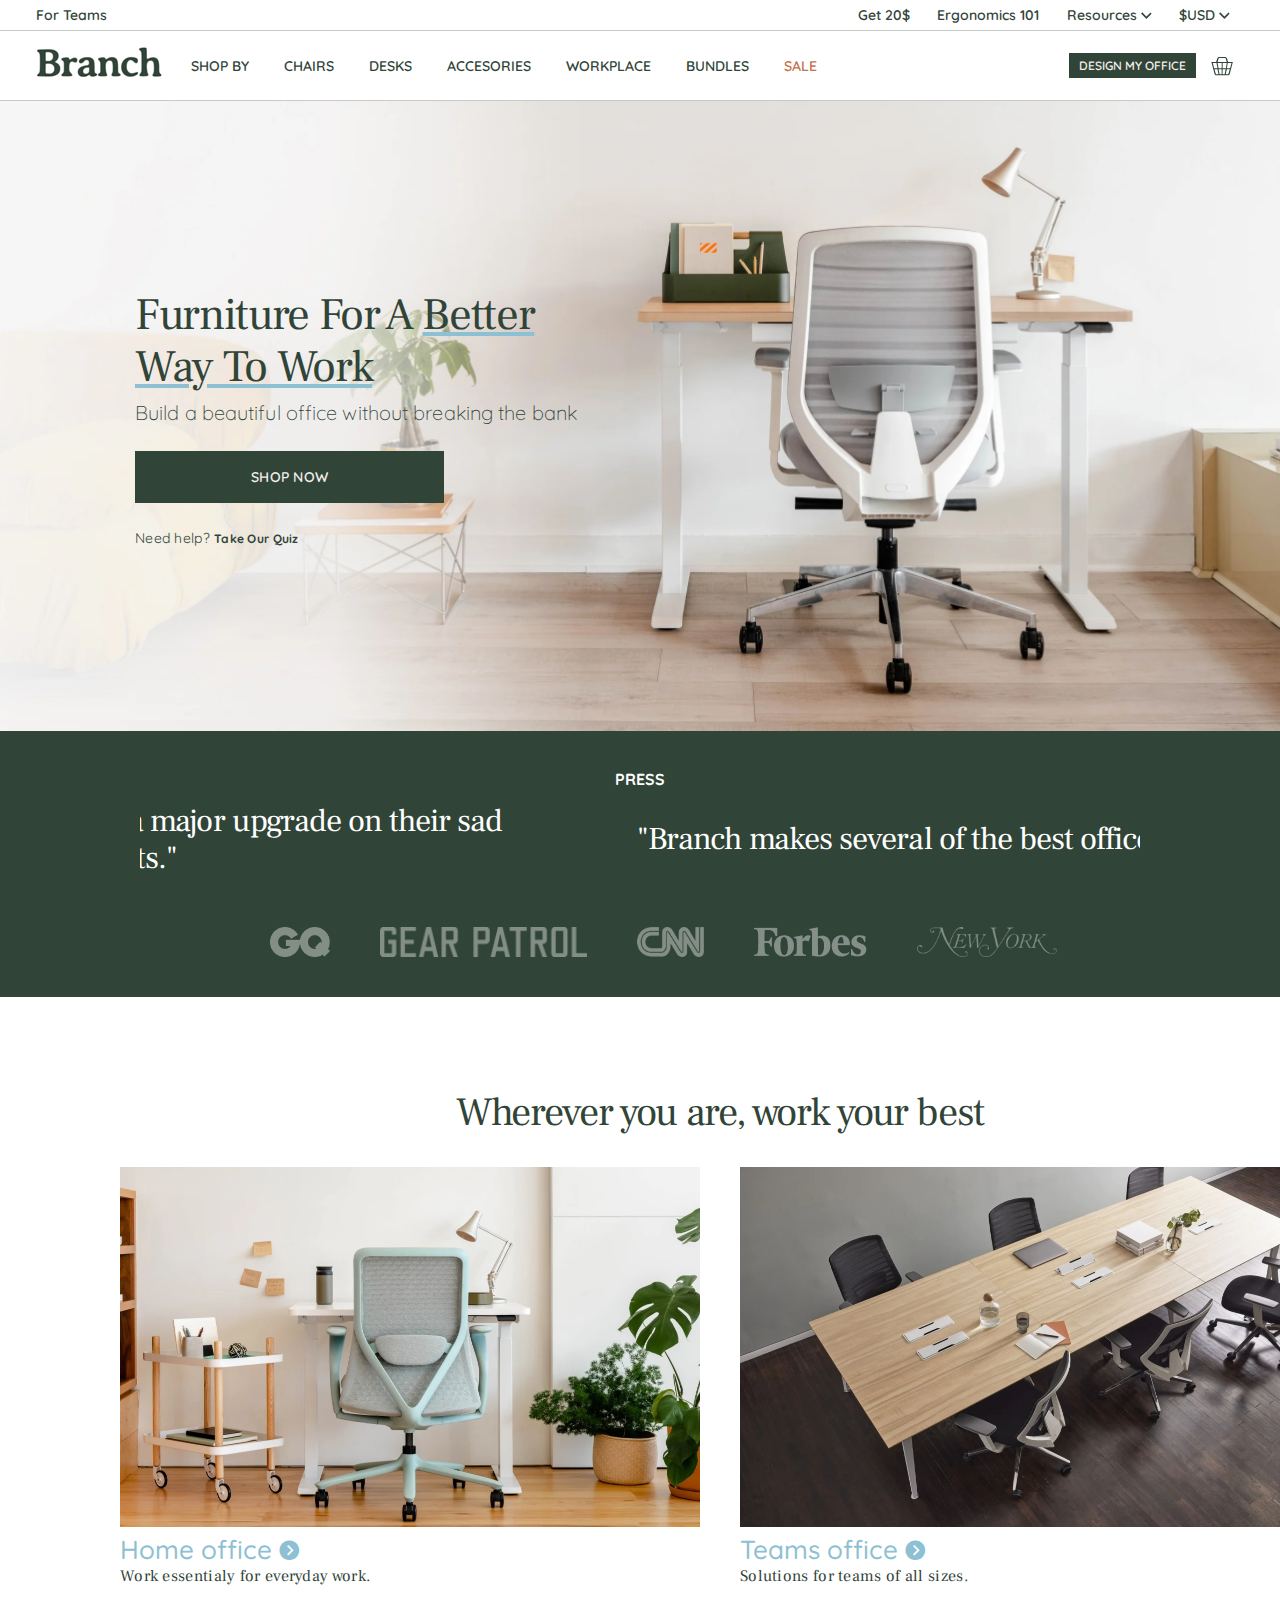
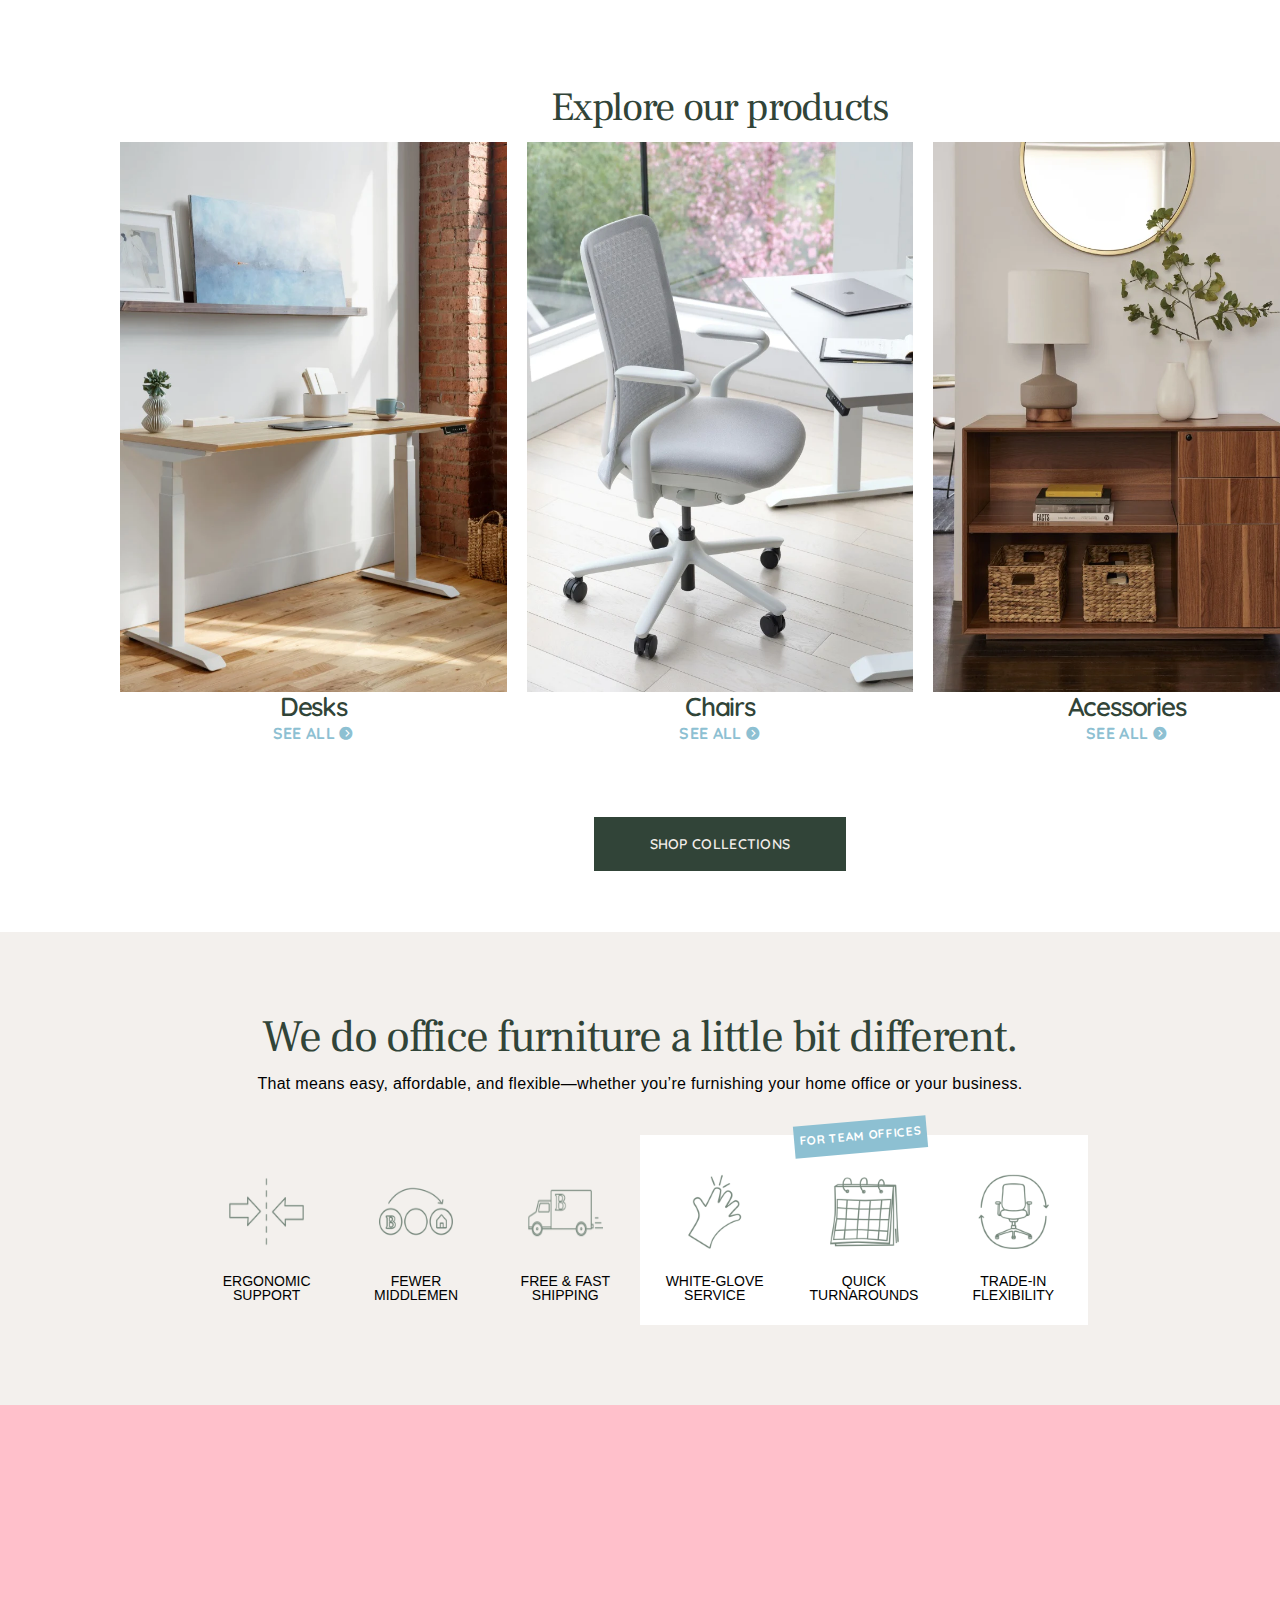
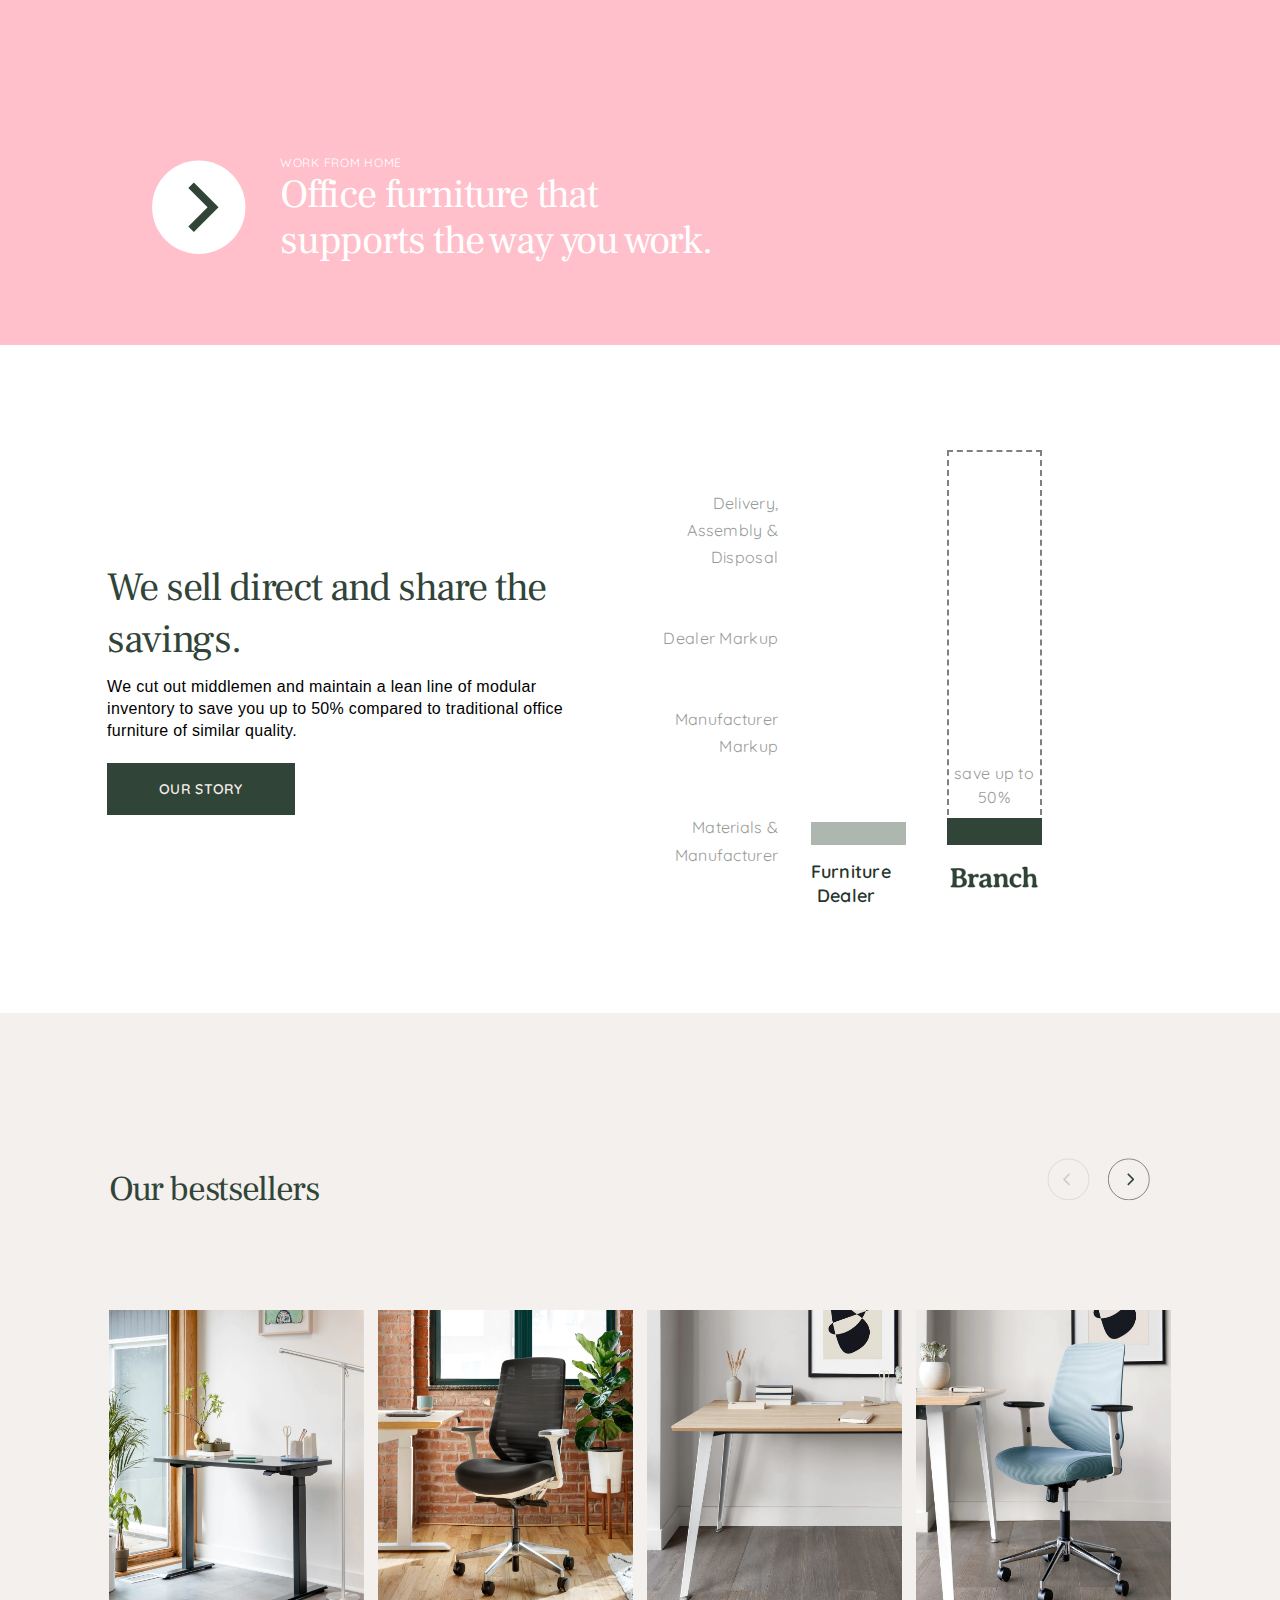
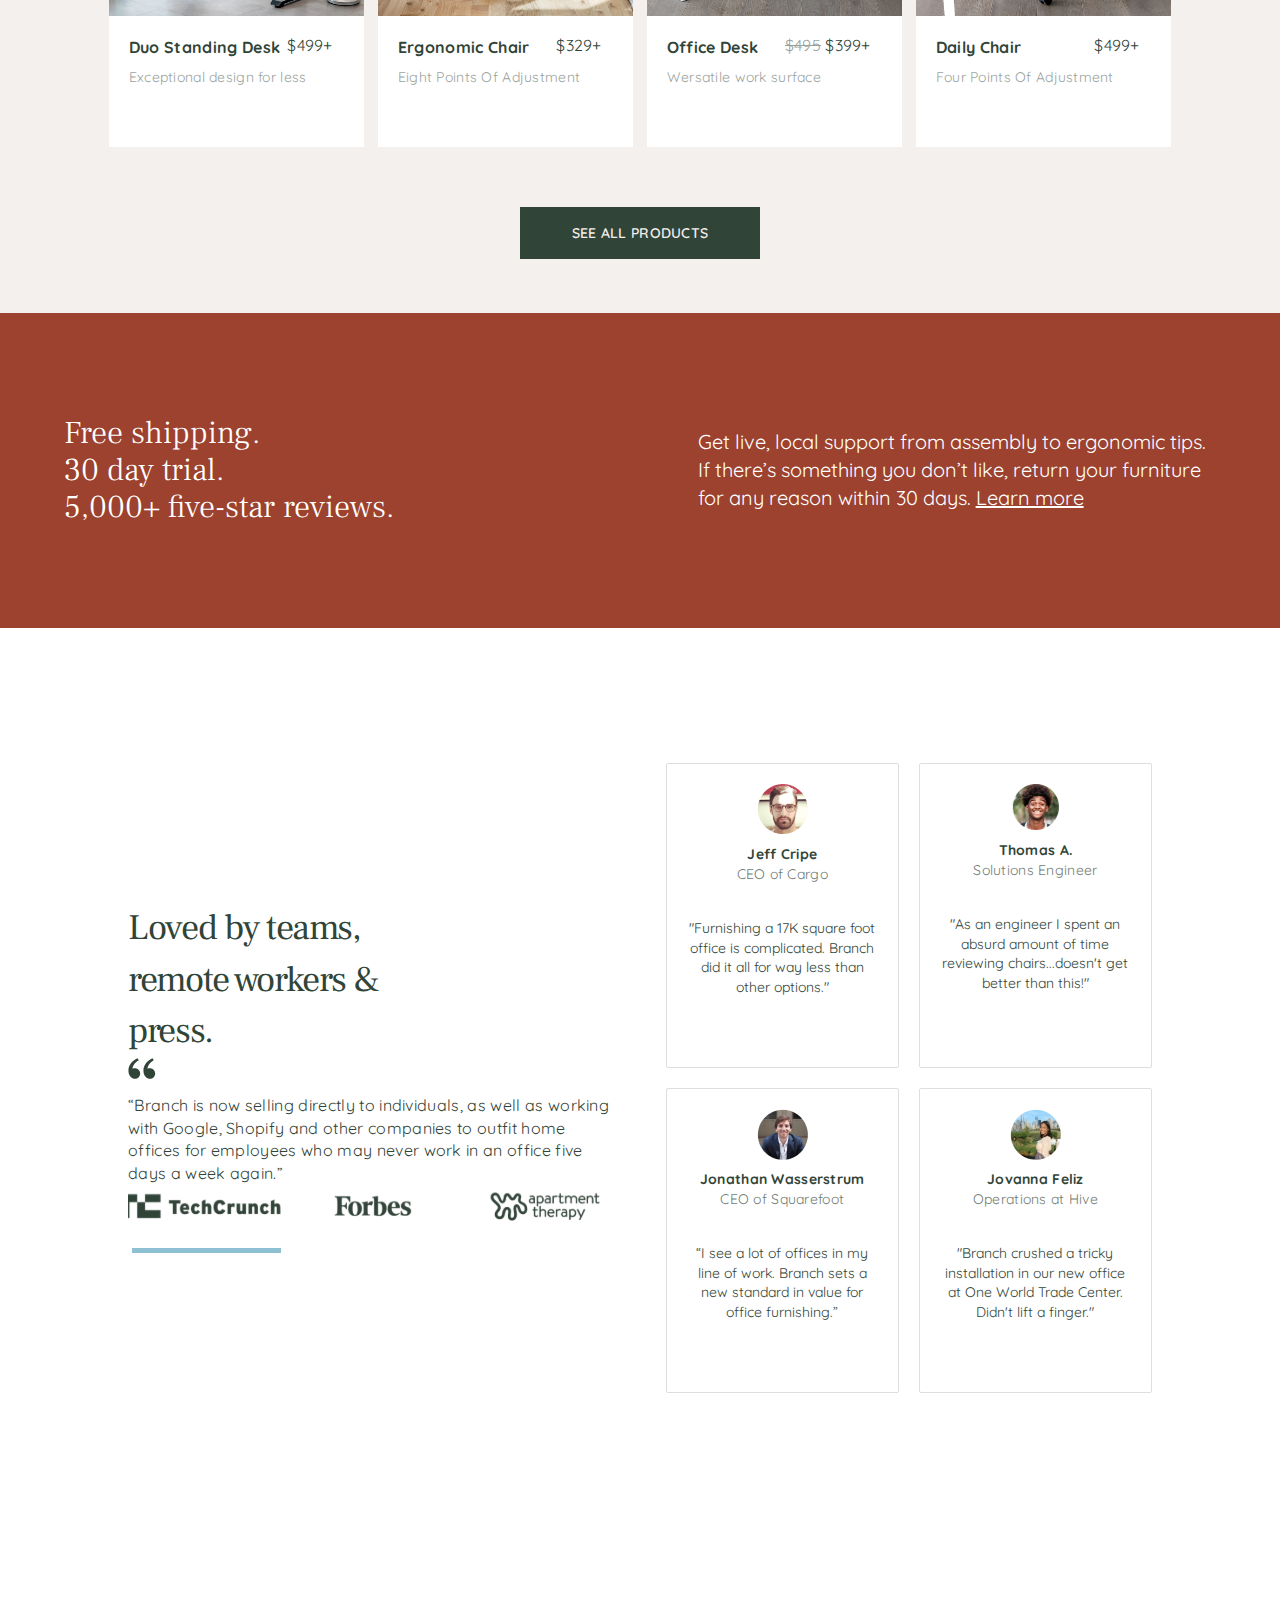
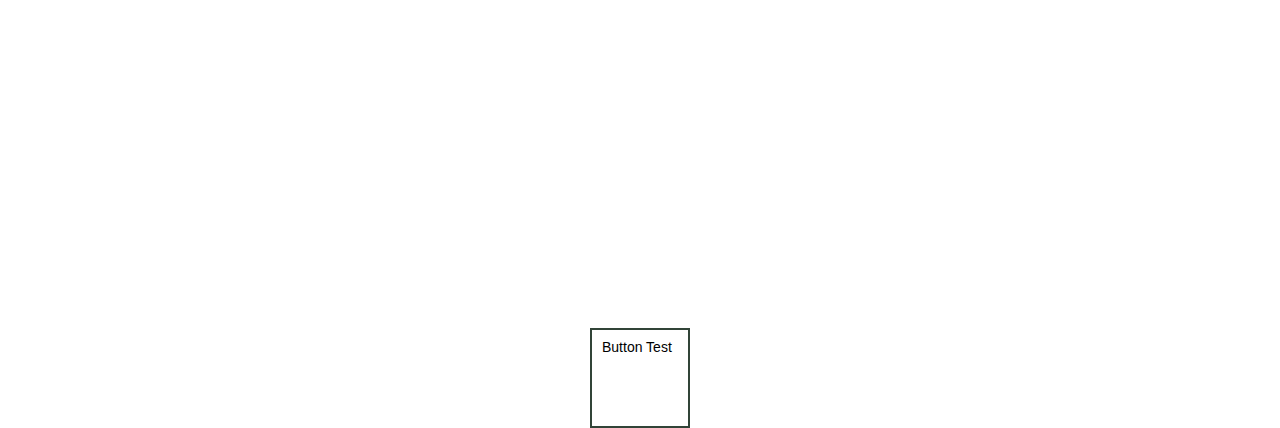
==== commit 37191af0: "Added comments block" ====
--- a/index.html
+++ b/index.html
@@ -833,34 +833,107 @@
 <section class="comments">
     <div class="comments_wrap">
         <div class="comments_slider">
-            <h1>Loved by teams, remote workers & press.</h1>
+            <h1 class="main_h1">Loved by teams, remote workers & press.</h1>
             <input type="radio" name="comment" id="comment1" checked>
-            <input type="radio" name="comment" id="comment1">
-            <input type="radio" name="comment" id="comment1">
+            <input type="radio" name="comment" id="comment2">
+            <input type="radio" name="comment" id="comment3">
 
             <div class="comment_box">
                 <div class="comment">
-                    <p>Lorem ipsum, dolor sit amet consectetur adipisicing elit. Expedita sed dolore doloribus, nihil ea, culpa possimus amet delectus est cupiditate adipisci eius minima odio libero assumenda ad perspiciatis voluptatum voluptate.</p>
+                    <svg width="28" height="21" viewBox="0 0 28 21" fill="none" xmlns="http://www.w3.org/2000/svg">
+                        <path id="Vector" d="M2.81096 18.954C1.26596 17.313 0.436462 15.4725 0.436462 12.489C0.436462 7.23903 4.12196 2.53353 9.48146 0.207031L10.821 2.27403C5.81846 4.98003 4.84046 8.49153 4.45046 10.7055C5.25596 10.2885 6.31046 10.143 7.34396 10.239C10.05 10.4895 12.183 12.711 12.183 15.4725C12.183 16.8649 11.6299 18.2002 10.6453 19.1848C9.66071 20.1694 8.32535 20.7225 6.93296 20.7225C5.32346 20.7225 3.78446 19.9875 2.81096 18.954ZM17.811 18.954C16.266 17.313 15.4365 15.4725 15.4365 12.489C15.4365 7.23903 19.122 2.53353 24.4815 0.207031L25.821 2.27403C20.8185 4.98003 19.8405 8.49153 19.4505 10.7055C20.256 10.2885 21.3105 10.143 22.344 10.239C25.05 10.4895 27.183 12.711 27.183 15.4725C27.183 16.8649 26.6299 18.2002 25.6453 19.1848C24.6607 20.1694 23.3254 20.7225 21.933 20.7225C20.3235 20.7225 18.7845 19.9875 17.811 18.954Z" fill="#314438"/>
+                        </svg>                        
+                    <p>“Branch is now selling directly to individuals, as well as working with
+                        Google, Shopify and other companies to outfit home offices for
+                        employees who may never work in an office five days a week
+                        again.”
                 </div>
                 <div class="comment">
+                    <svg width="28" height="21" viewBox="0 0 28 21" fill="none" xmlns="http://www.w3.org/2000/svg">
+                        <path id="Vector" d="M2.81096 18.954C1.26596 17.313 0.436462 15.4725 0.436462 12.489C0.436462 7.23903 4.12196 2.53353 9.48146 0.207031L10.821 2.27403C5.81846 4.98003 4.84046 8.49153 4.45046 10.7055C5.25596 10.2885 6.31046 10.143 7.34396 10.239C10.05 10.4895 12.183 12.711 12.183 15.4725C12.183 16.8649 11.6299 18.2002 10.6453 19.1848C9.66071 20.1694 8.32535 20.7225 6.93296 20.7225C5.32346 20.7225 3.78446 19.9875 2.81096 18.954ZM17.811 18.954C16.266 17.313 15.4365 15.4725 15.4365 12.489C15.4365 7.23903 19.122 2.53353 24.4815 0.207031L25.821 2.27403C20.8185 4.98003 19.8405 8.49153 19.4505 10.7055C20.256 10.2885 21.3105 10.143 22.344 10.239C25.05 10.4895 27.183 12.711 27.183 15.4725C27.183 16.8649 26.6299 18.2002 25.6453 19.1848C24.6607 20.1694 23.3254 20.7225 21.933 20.7225C20.3235 20.7225 18.7845 19.9875 17.811 18.954Z" fill="#314438"/>
+                        </svg>
                     <p>Lorem, ipsum dolor sit amet consectetur adipisicing elit. Magni enim beatae et aliquam aperiam vero ducimus error aspernatur maxime ipsa repudiandae nemo deserunt ipsam voluptate expedita, mollitia facere ab perferendis.</p>
                 </div>
                 <div class="comment">
+                    <svg width="28" height="21" viewBox="0 0 28 21" fill="none" xmlns="http://www.w3.org/2000/svg">
+                        <path id="Vector" d="M2.81096 18.954C1.26596 17.313 0.436462 15.4725 0.436462 12.489C0.436462 7.23903 4.12196 2.53353 9.48146 0.207031L10.821 2.27403C5.81846 4.98003 4.84046 8.49153 4.45046 10.7055C5.25596 10.2885 6.31046 10.143 7.34396 10.239C10.05 10.4895 12.183 12.711 12.183 15.4725C12.183 16.8649 11.6299 18.2002 10.6453 19.1848C9.66071 20.1694 8.32535 20.7225 6.93296 20.7225C5.32346 20.7225 3.78446 19.9875 2.81096 18.954ZM17.811 18.954C16.266 17.313 15.4365 15.4725 15.4365 12.489C15.4365 7.23903 19.122 2.53353 24.4815 0.207031L25.821 2.27403C20.8185 4.98003 19.8405 8.49153 19.4505 10.7055C20.256 10.2885 21.3105 10.143 22.344 10.239C25.05 10.4895 27.183 12.711 27.183 15.4725C27.183 16.8649 26.6299 18.2002 25.6453 19.1848C24.6607 20.1694 23.3254 20.7225 21.933 20.7225C20.3235 20.7225 18.7845 19.9875 17.811 18.954Z" fill="#314438"/>
+                        </svg>
                     <p>Lorem ipsum dolor sit amet, consectetur adipisicing elit. Impedit error vitae veniam fuga minima ea officia porro eos? Deleniti ipsa voluptatum omnis eligendi modi nam quidem magnam quisquam similique sit!</p>
                 </div>
             </div>
             
-            <label for="comment1"></label>
-            <label for="comment2"></label>
-            <label for="comment3"></label>
-
-        </div>
+            <div class="comment_labels">
+                <label for="comment1"><img src="Techcrunch.svg" alt=""><div class="cork1 cork_class" ></div></label>
+                <label for="comment2"><img src="forbes.svg" alt=""><div class="cork2 cork_class"></div></label>
+                <label for="comment3"><img src="apt_therapy.svg" alt=""><div class="cork3 cork_class"></div></label>
+            </div>
+
+            <div class="comment_underline">
+                
+            </div>
+
+
+        </div>
+
+           
 
         <div class="comments_cards">
-            <div class="comment_card"></div>
-            <div class="comment_card"></div>
-            <div class="comment_card"></div>
-            <div class="comment_card"></div>
+            <div class="comment_card">
+                <div class="card_photo">
+                    <img src="photo1.png" alt="">
+                </div>
+                <div class="card_name">
+                    Jeff Cripe
+                </div>
+                <div class="card_job_title">
+                    CEO of Cargo
+                </div>
+                <div class="card_comment">
+                    "Furnishing a 17K square foot office is complicated. Branch did it all for way less than other options."
+                </div>
+            </div>
+            <div class="comment_card">
+                <div class="card_photo">
+                    <img src="photo2.png" alt="">
+                </div>
+                <div class="card_name">
+                    Thomas A.
+                </div>
+                <div class="card_job_title">
+                    Solutions Engineer
+                </div>
+                <div class="card_comment">
+                    "As an engineer I spent an absurd amount of time reviewing chairs...doesn't get better than this!"
+                </div>
+            </div>
+            <div class="comment_card">
+                <div class="card_photo">
+                    <img src="photo3.png" alt="">
+                </div>
+                <div class="card_name">
+                    Jonathan Wasserstrum
+                </div>
+                <div class="card_job_title">
+                    CEO of Squarefoot
+                </div>
+                <div class="card_comment">
+                    “I see a lot of offices in my line of work. Branch sets a new standard in value for office furnishing.”
+                </div>
+            </div>
+            <div class="comment_card">
+                <div class="card_photo">
+                    <img src="photo4.png" alt="">
+                </div>
+                <div class="card_name">
+                    Jovanna Feliz
+                </div>
+                <div class="card_job_title">
+                    Operations at Hive
+                </div>
+                <div class="card_comment">
+                    "Branch crushed a tricky installation in our new office at One World Trade Center. Didn't lift a finger."
+                </div>
+            </div>
         </div>
     </div>
 </section>
@@ -871,6 +944,6 @@
 
 
 
-<div class="test">Button Test</div>
+<div class="test">Button Test </div>
 </body>
 </html>--- a/style.css
+++ b/style.css
@@ -1403,7 +1403,7 @@
 .comments{
     width: 100%;
     height: 100%;
-    background-color: pink;
+    /* background-color: pink; */
     display: flex;
     justify-content: center;
     align-items: center;
@@ -1411,16 +1411,190 @@
 
 .comments_wrap {
     width: 80%;
-    height: 90%;
-    background-color: bisque;
+    height: 70%;
+    /* background-color: bisque; */
+    display: grid;
+    grid-template-columns: repeat(2, 1fr);
+    gap: 5%;
 }
 .comments_slider {
-}
+    display: flex;
+    flex-direction: column;
+    justify-content: center;
+    align-items: center;
+    /* background-color: aquamarine; */
+    /* margin-left: 20%; */
+    overflow: hidden;
+}
+
+.comments_slider input{
+    display: none;
+}
+
+.comments_slider h1{
+    font-size: 36px;
+    margin-right: 30%;
+}
+
 .comment_box {
+    display: grid;
+    grid-template-columns: repeat(3,1fr);
+    /* gap: 5%; */
+    width: 300%;
+    background-color: #fff;
+    margin-left: 200%;
+
+    z-index: 3;
 }
 .comment {
-}
+    
+    color: #314438;
+    font-family: Quicksand;
+    font-size: 16px;
+    font-style: normal;
+    font-weight: 400;
+    line-height: 22.4px; /* 140% */
+    letter-spacing: 0.32px;
+}
+
+.comment svg{
+    margin-bottom: 10px;
+}
+
+.comment_labels{
+    display: grid;
+    grid-template-columns: repeat(3, 1fr);
+}
+
+.comment_labels label{
+    padding-bottom: 20px;
+    position: relative;
+}
+
+.cork_class{
+    position: absolute;
+    top: 50px;
+    left: -4px;
+    background-color: #FFF;
+    z-index: 4;
+    width: 184px;
+    height: 20px;
+    display: none;
+}
+
+.comment_underline{
+    width: 33.3%;
+    margin-left: -65%;
+    border-bottom: #8DC0D2 5px solid;
+    background-color: #fff;
+
+}
+
+
 .comments_cards {
+    /* background-color: aquamarine; */
+    display: grid;
+    grid-template-columns: repeat(2,1fr);
+    grid-template-rows: repeat(2, 1fr);
+    gap: 20px;
 }
 .comment_card {
+    border-radius: 2px;
+    border: 1px solid rgba(49, 68, 56, 0.17);
+    display: flex;
+    flex-direction: column;
+    justify-content: start;
+    align-items: center;
+}
+
+.card_photo {
+    margin-top: 20px;
+}
+.card_name {
+    margin-top: 10px;
+    color: #314438;
+
+    text-align: center;
+    font-family: Quicksand;
+    font-size: 14px;
+    font-style: normal;
+    font-weight: 700;
+    line-height: 19.6px; /* 140% */
+    letter-spacing: 0.28px;
+}
+.card_job_title {
+    color: #314438;
+
+    text-align: center;
+    font-family: Quicksand;
+    font-size: 14px;
+    font-style: normal;
+    font-weight: 400;
+    line-height: 19.6px; /* 140% */
+    letter-spacing: 0.28px;
+    opacity: 0.7;
+}
+.card_comment {
+    max-width: 189px;
+    margin-top: 35px;
+    color: #314438;
+    
+    text-align: center;
+    font-family: Quicksand;
+    font-size: 14px;
+    font-style: normal;
+    font-weight: 400;
+    line-height: 19.6px; /* 140% */    
+}
+
+
+
+#comment1:checked ~ .comment_box{
+    margin-left: 200%;
+    transition: all 0.6s ease;
+}
+
+
+#comment2:checked ~ .comment_box{
+    margin-left: 0%;
+    transition: all 0.6s ease;
+}
+
+
+#comment3:checked ~ .comment_box{
+    margin-left: -200%;
+    transition: all 0.6s ease;
+}
+
+#comment1:checked ~ .comment_underline{
+    margin-left: -65%;
+    transition: all 0.8s ease;
+}
+
+#comment2:checked ~ .comment_underline{
+    margin-left: 0%;
+    transition: all 0.8s ease;
+}
+
+#comment3:checked ~ .comment_underline{
+    margin-left: 65%;
+    transition: all 0.8s ease;
+}
+
+#comment1:checked ~ .comment_labels .cork2{
+    display: block;    
+
+}
+
+#comment3:checked ~ .comment_labels .cork2{
+display: block;    
+}
+
+
+#comment2:checked ~ .comment_labels .cork1{
+    display: block;
+}
+
+#comment2:checked ~ .comment_labels .cork3{
+    display: block;
 }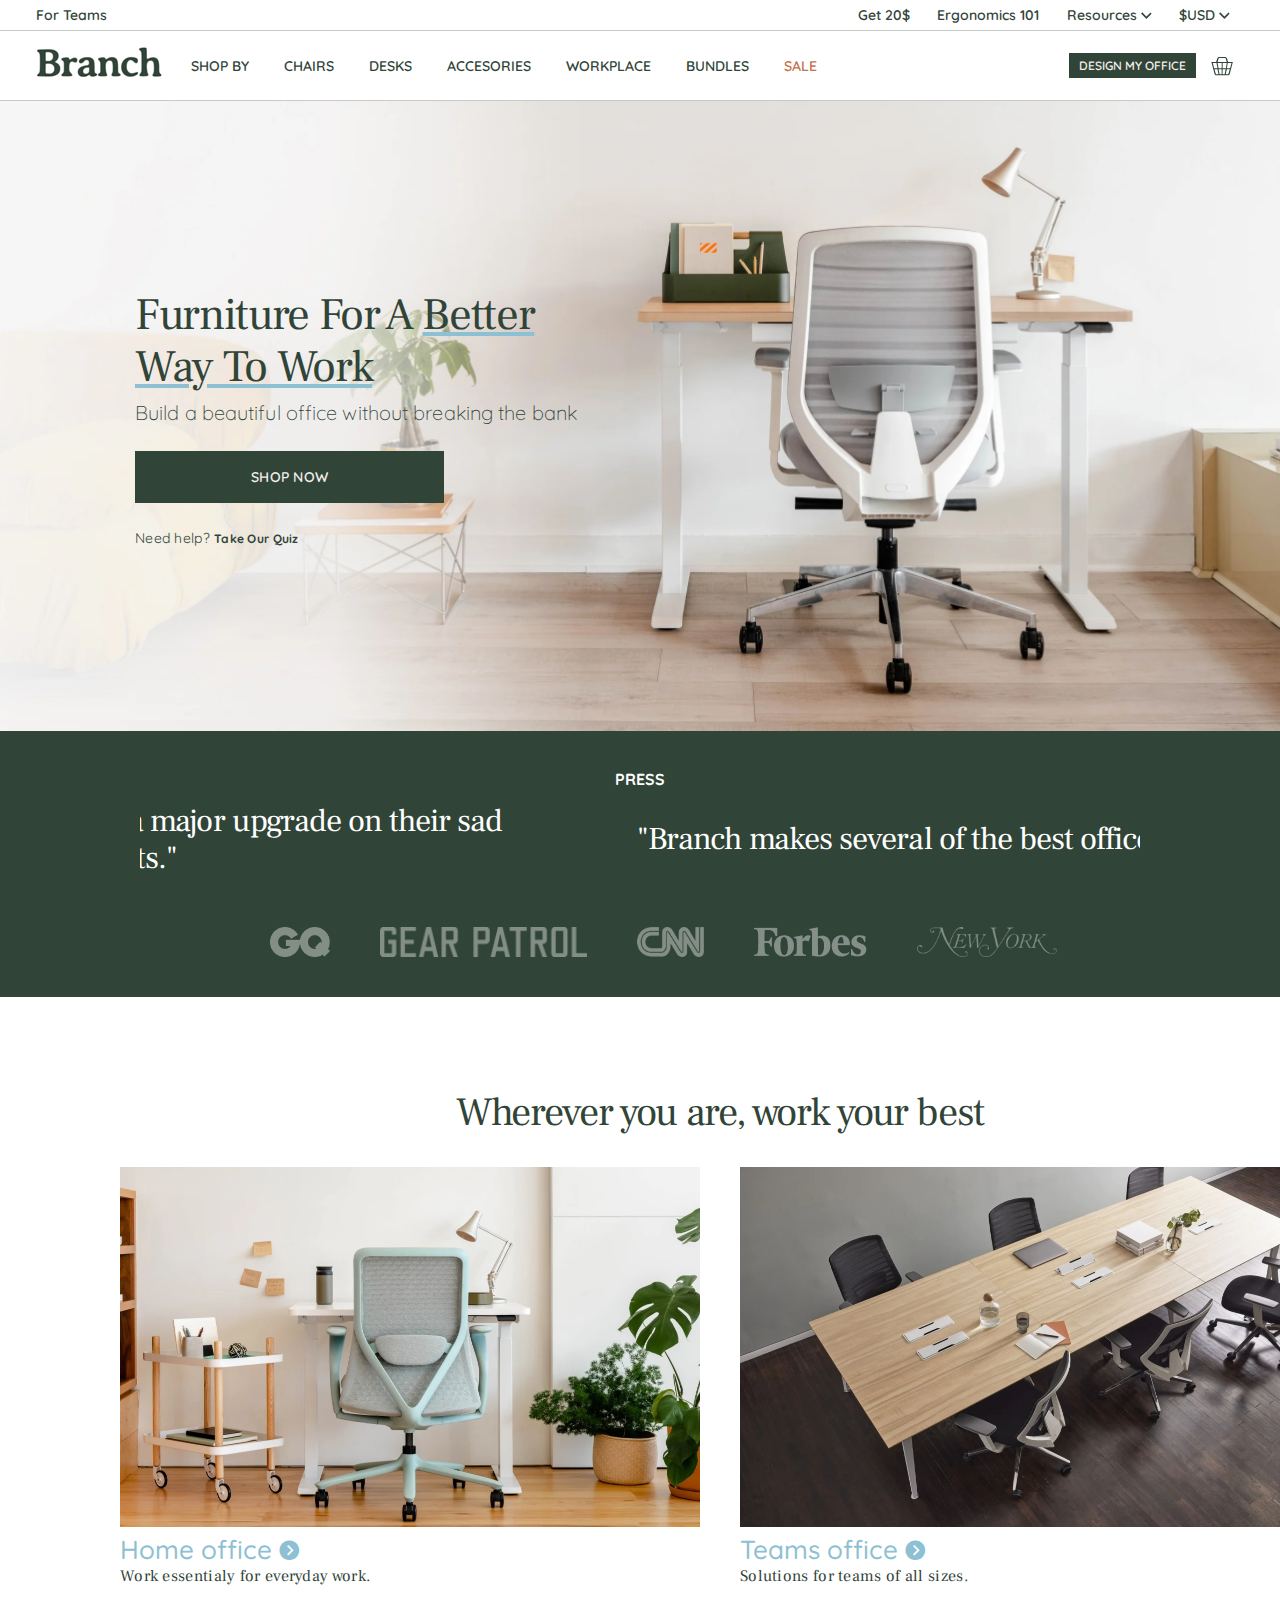
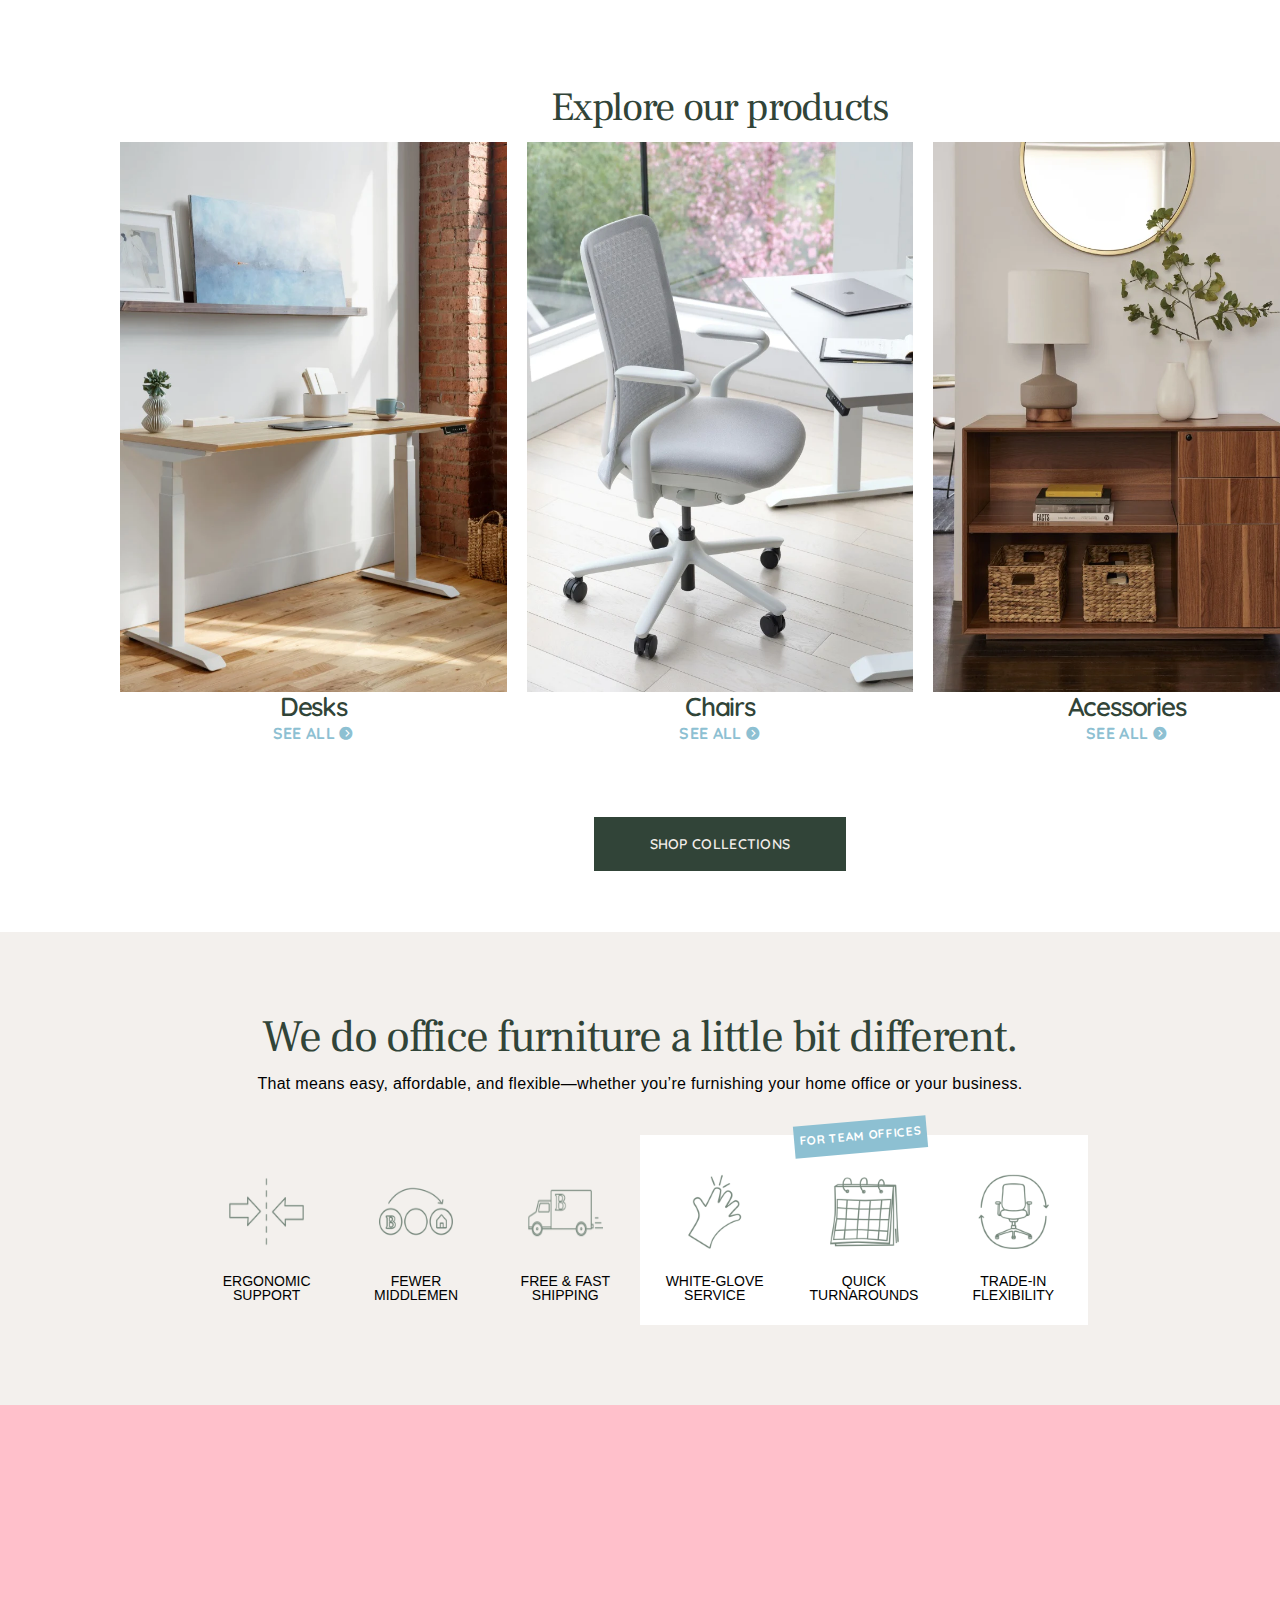
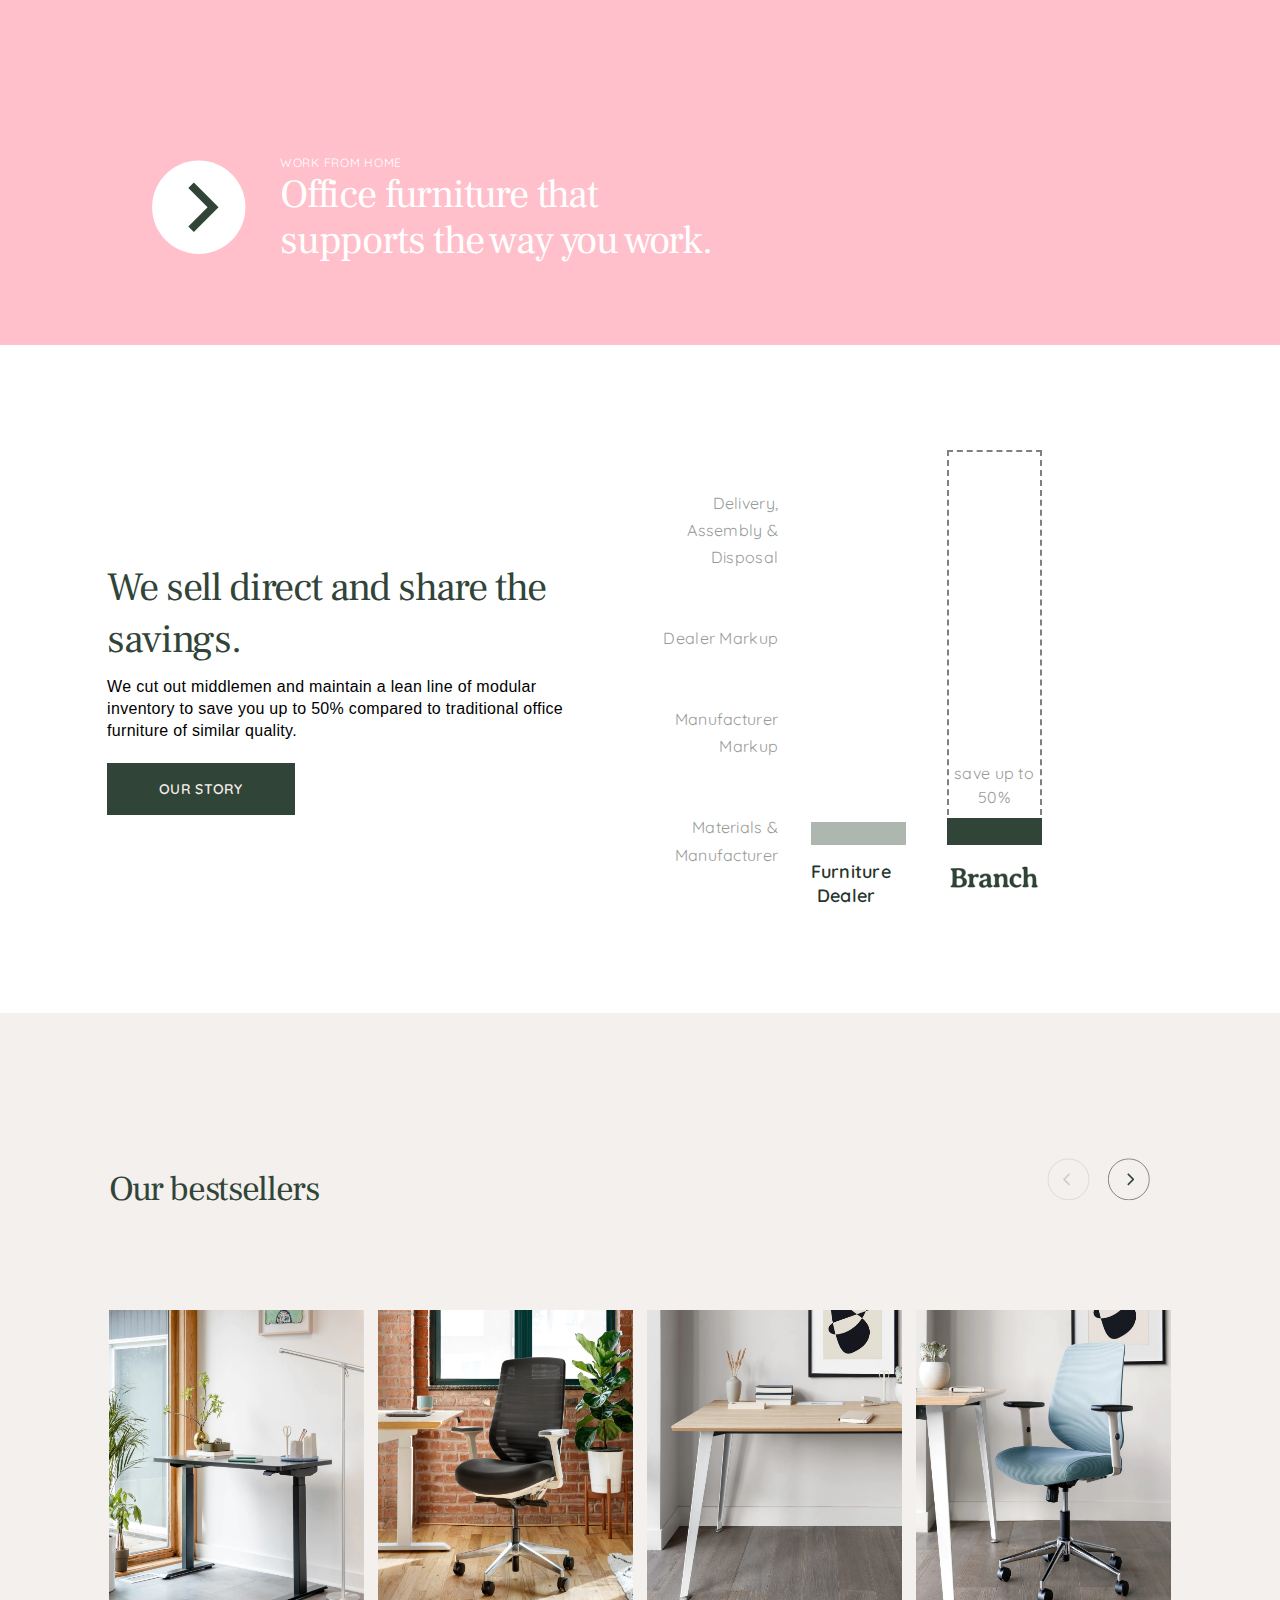
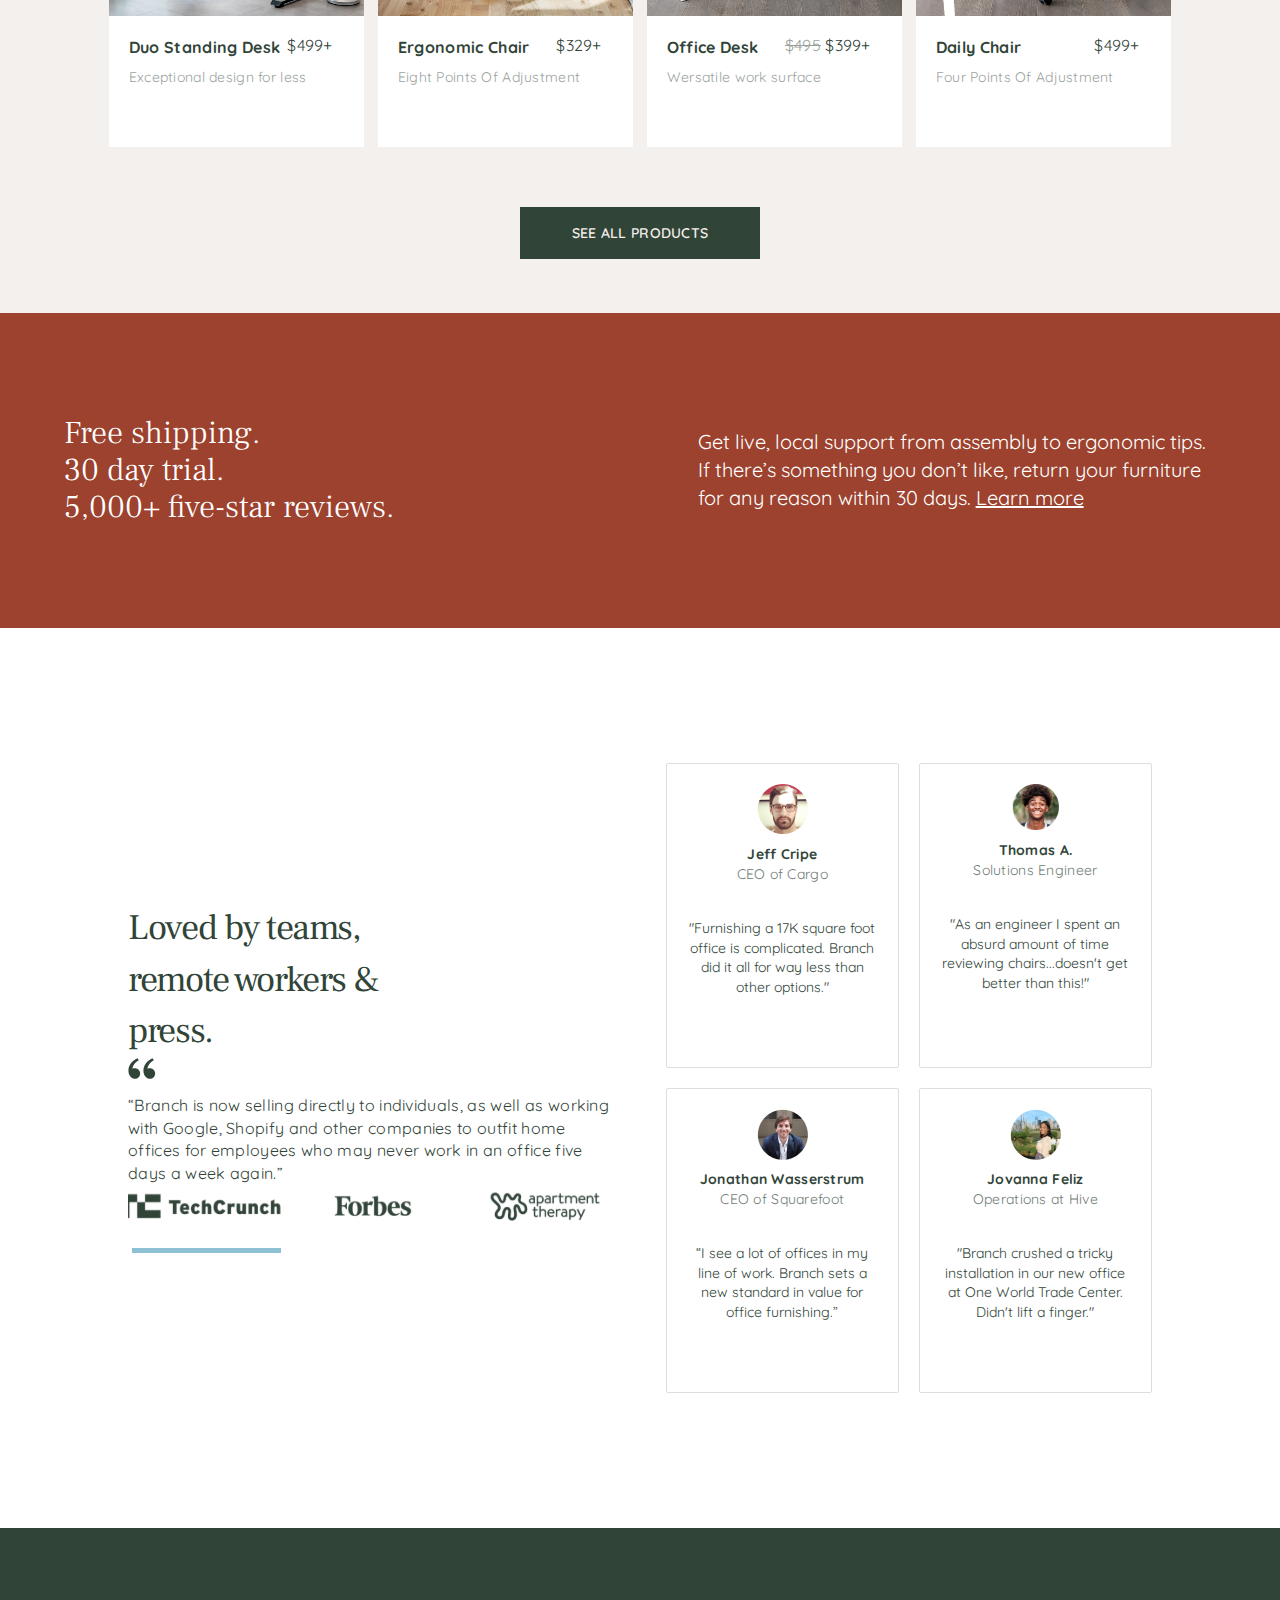
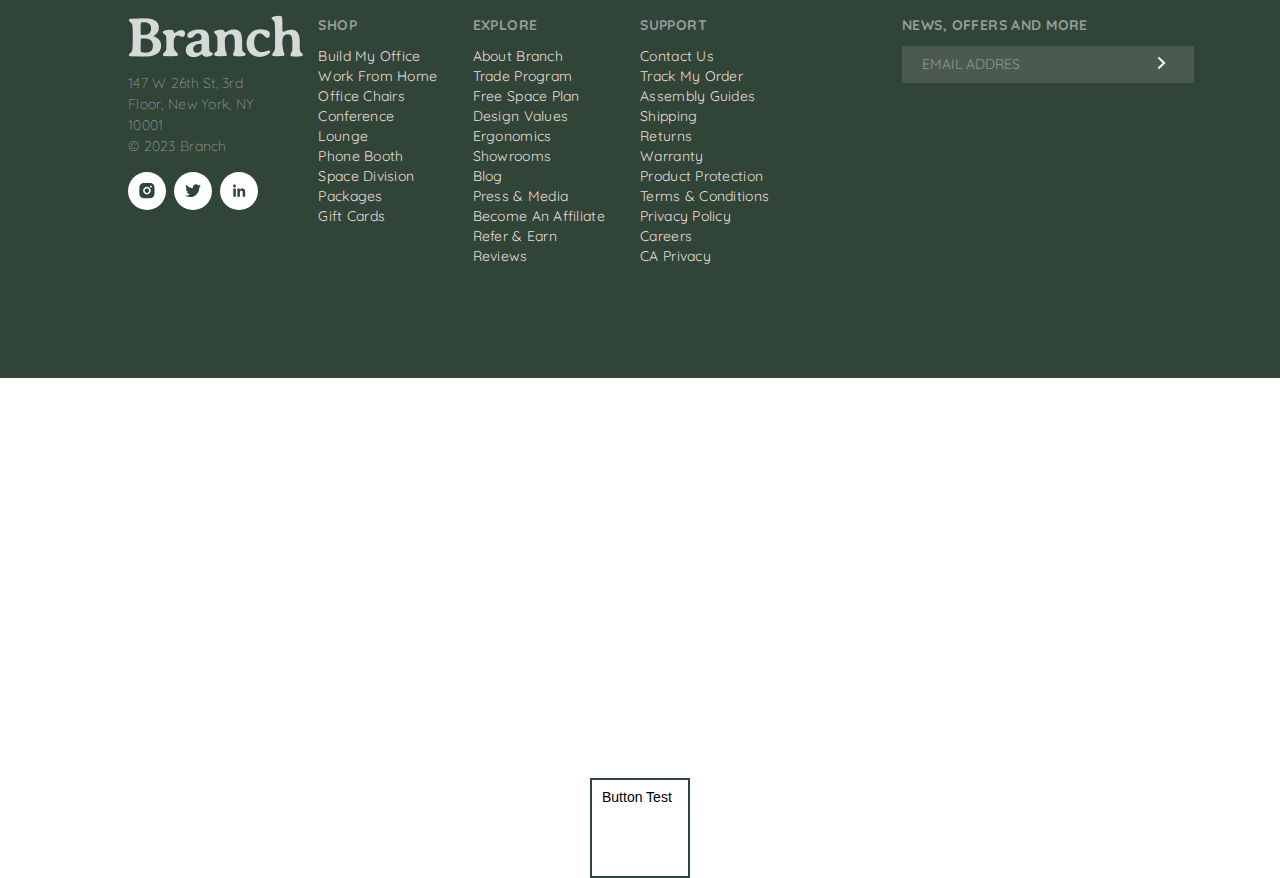
==== commit fb0697ff: "Add footer" ====
--- a/index.html
+++ b/index.html
@@ -944,6 +944,102 @@
 
 
 
+
+<footer>
+    <div class="footer_wrap">
+        <div class="contacts">
+            <img class="contacts-logo" src="Logo_footer.png" alt="">
+            <p>147 W 26th St, 3rd Floor, New York, NY 10001<br>
+                © 2023 Branch</p>
+            <div class="contacts-social_media">
+                <a href="">
+                        <svg width="16" height="16" viewBox="0 0 16 16" fill="#314438" xmlns="http://www.w3.org/2000/svg">
+                        <path class="inst" id="Vector" d="M7.9365 0.0390625C9.99686 0.0390625 10.2539 0.0466439 11.0624 0.0845625C11.87 0.122475 12.4197 0.249119 12.9036 0.437187C13.4041 0.6298 13.8257 0.890669 14.2474 1.31154C14.633 1.69063 14.9313 2.14919 15.1217 2.65531C15.309 3.13837 15.4364 3.68892 15.4743 4.49653C15.51 5.30495 15.5198 5.56203 15.5198 7.62238C15.5198 9.68279 15.5123 9.93987 15.4743 10.7482C15.4364 11.5559 15.309 12.1057 15.1217 12.5895C14.9318 13.0959 14.6334 13.5546 14.2474 13.9332C13.8681 14.3187 13.4096 14.6171 12.9036 14.8076C12.4205 14.9949 11.87 15.1223 11.0624 15.1603C10.2539 15.1959 9.99686 15.2058 7.9365 15.2058C5.87609 15.2058 5.61902 15.1981 4.81065 15.1603C4.00301 15.1223 3.45321 14.9949 2.9694 14.8076C2.46308 14.6176 2.00444 14.3192 1.62563 13.9332C1.23994 13.5542 0.941561 13.0956 0.751274 12.5895C0.563206 12.1064 0.436562 11.5559 0.398649 10.7482C0.363006 9.93987 0.353149 9.68279 0.353149 7.62238C0.353149 5.56203 0.360731 5.30495 0.398649 4.49653C0.436562 3.68816 0.563206 3.13913 0.751274 2.65531C0.941032 2.14888 1.23949 1.69019 1.62563 1.31154C2.00455 0.925727 2.46316 0.627321 2.9694 0.437187C3.45321 0.249119 4.00225 0.122475 4.81065 0.0845625C5.61902 0.0489189 5.87609 0.0390625 7.9365 0.0390625ZM7.9365 3.83073C6.93084 3.83073 5.96647 4.23019 5.25536 4.9413C4.54431 5.65235 4.14481 6.61678 4.14481 7.62238C4.14481 8.62799 4.54431 9.59242 5.25536 10.3035C5.96647 11.0146 6.93084 11.4141 7.9365 11.4141C8.94211 11.4141 9.90654 11.0146 10.6176 10.3035C11.3286 9.59242 11.7281 8.62799 11.7281 7.62238C11.7281 6.61678 11.3286 5.65235 10.6176 4.9413C9.90654 4.23019 8.94211 3.83073 7.9365 3.83073ZM12.8656 3.64114C12.8656 3.38974 12.7658 3.14863 12.588 2.97087C12.4102 2.7931 12.1691 2.69323 11.9178 2.69323C11.6663 2.69323 11.4252 2.7931 11.2474 2.97087C11.0697 3.14863 10.9698 3.38974 10.9698 3.64114C10.9698 3.89255 11.0697 4.13365 11.2474 4.3114C11.4252 4.4892 11.6663 4.58907 11.9178 4.58907C12.1691 4.58907 12.4102 4.4892 12.588 4.3114C12.7658 4.13365 12.8656 3.89255 12.8656 3.64114ZM7.9365 5.34738C8.53983 5.34738 9.11848 5.58705 9.54516 6.01373C9.97178 6.44035 10.2115 7.01905 10.2115 7.62238C10.2115 8.22577 9.97178 8.80442 9.54516 9.23104C9.11848 9.65771 8.53983 9.89738 7.9365 9.89738C7.33312 9.89738 6.75447 9.65771 6.32779 9.23104C5.90118 8.80442 5.6615 8.22577 5.6615 7.62238C5.6615 7.01905 5.90118 6.44035 6.32779 6.01373C6.75447 5.58705 7.33312 5.34738 7.9365 5.34738Z" fill="currentColor"/>
+                        </svg>
+                </a>
+                <a href="">
+                        <svg width="16" height="14" viewBox="0 0 16 14" fill="none" xmlns="http://www.w3.org/2000/svg">
+                        <path id="Vector" d="M15.904 1.7391C15.3239 1.99561 14.7039 2.16851 14.0504 2.24871C14.725 1.84546 15.2294 1.21017 15.4706 0.462261C14.837 0.839342 14.1437 1.10381 13.4203 1.24543C12.8111 0.592505 11.9569 0.22168 11.0634 0.22168C9.06704 0.22168 7.50298 1.96547 7.9193 4.18871C5.32239 4.06017 2.90236 2.83224 1.2655 0.811474C0.409529 2.28909 0.848604 4.17734 2.26877 5.12544C1.73529 5.11236 1.23535 4.96562 0.801967 4.72277V4.76258C0.801967 6.29991 1.88544 7.62453 3.39205 7.92938C3.11507 8.00389 2.82899 8.04199 2.54177 8.04199C2.33475 8.04199 2.1317 8.02209 1.93492 7.98228C2.3575 9.29779 3.57007 10.1998 4.95157 10.2254C3.59965 11.289 1.87861 11.7702 0.170654 11.5626C1.6403 12.5198 3.35736 13.0271 5.11139 13.0231C11.0554 13.0231 14.4349 8.11536 14.2921 3.4118C14.9235 2.95395 15.4695 2.38748 15.9023 1.73854L15.904 1.7391Z" fill="currentColor"/>
+                        </svg>                        
+                </a>
+                <a href="">
+                        <svg width="13" height="13" viewBox="0 0 13 13" fill="none" xmlns="http://www.w3.org/2000/svg">
+                        <path id="Vector" d="M2.79905 12.6637H0.293137V4.59651H2.79905V12.6637ZM1.54439 3.49598C0.743587 3.49598 0.0935059 2.83282 0.0935059 2.03202C0.0935059 1.23008 0.743587 0.580566 1.54439 0.580566C2.34576 0.580566 2.99527 1.23008 2.99527 2.03202C2.99584 2.83282 2.34576 3.49598 1.54439 3.49598ZM12.176 12.6637H9.67581V8.73758C9.67581 7.80085 9.65647 6.60135 8.37394 6.60135C7.07093 6.60135 6.87073 7.61828 6.87073 8.6699V12.6637H4.36823V4.59651H6.7712V5.69704H6.80589C7.14032 5.06345 7.95704 4.39404 9.17701 4.39404C11.7125 4.39404 12.1789 6.06332 12.1789 8.23196V12.6631L12.176 12.6637Z" fill="currentColor"/>
+                        </svg>                        
+                </a>
+            </div>
+        </div>
+
+        <div class="footer_nav">
+            <div class="footer_nav_column">
+                <h3 class="footer_h3">shop</h3>
+            <ul>
+                <li><a href="">Build My Office</a></li>
+                <li><a href="">Work From Home</a></li>
+                <li><a href="">Office Chairs</a></li>        
+                <li><a href="">Conference</a> </li>
+                <li><a href="">Lounge</a> </li>
+                <li><a href="">Phone Booth</a> </li>
+                <li><a href="">Space Division</a> </li>
+               <li> <a href="">Packages</a> </li>
+               <li> <a href="">Gift Cards</a> </li>
+            </ul>
+            </div>
+
+        <div class="footer_nav_column">
+            <h3 class="footer_h3">explore</h3>
+            <ul>
+                <li><a href="">About Branch</a></li>
+                <li><a href="">Trade Program</a></li>
+                <li><a href="">Free Space Plan</a></li>
+                <li><a href="">Design Values</a></li>
+                <li><a href="">Ergonomics</a></li>
+                <li><a href="">Showrooms</a></li>
+                <li><a href="">Blog</a></li>
+                <li><a href="">Press & Media</a></li>
+                <li><a href="">Become An Affiliate</a></li>
+                <li><a href="">Refer & Earn</a></li>
+               <li> <a href="">Reviews</a></li>
+
+            </ul>
+        </div>
+
+        <div class="footer_nav_column">
+            <h3 class="footer_h3">support</h3>
+            <ul>
+                <li><a href="">Contact Us</a></li>
+                <li><a href="">Track My Order</a></li>
+                <li><a href="">Assembly Guides</a></li>
+                <li><a href="">Shipping</a></li>
+                <li><a href="">Returns</a></li>
+                <li><a href="">Warranty</a></li>
+                <li><a href="">Product Protection</a></li>
+                <li><a href="">Terms & Conditions</a></li>
+                <li><a href="">Privacy Policy</a></li>
+                <li><a href="">Careers</a></li>
+                <li><a href="">CA Privacy</a></li>
+            </ul>
+        </div>
+
+        </div>
+
+        <div class="email">
+            <h3 class="footer_h3">NEWS, OFFERS AND MORE</h3>
+            <form action="#" method="get">
+           
+                <input type="text" name="email" placeholder="EMAIL ADDRES">
+           
+                <button type="submit">
+                        <svg width="9" height="14" viewBox="0 0 9 14" fill="none" xmlns="http://www.w3.org/2000/svg">
+                        <path id="Vector" d="M5.61862 6.97502L0.61087 2.07869L2.04137 0.680019L8.47962 6.97502L2.04137 13.27L0.61087 11.8713L5.61862 6.97502Z" fill="white"/>
+                        </svg>
+                </button> 
+            </form>
+        </div>
+    </div>
+</footer>
+ 
+
 <div class="test">Button Test </div>
 </body>
-</html>+</html>
--- a/style.css
+++ b/style.css
@@ -1597,4 +1597,160 @@
 
 #comment2:checked ~ .comment_labels .cork3{
     display: block;
+}
+
+footer{
+    background-color: #314438;
+    height: 50%;
+    width: 100%;
+    display: flex;
+    justify-content: center;
+    align-items: center;
+}
+
+.footer_wrap {
+    background-color: #314438;
+    height: 70%;
+    width: 90%;
+    margin-left: 10%;
+    margin-top: 3%;
+    display: flex;
+    justify-content: space-between;
+    align-items: start;
+    
+}
+.contacts {
+    width: 15%;
+    /* background-color: skyblue; */
+    display: flex;
+    flex-direction: column;
+    justify-content: space-between;
+    align-items: start;
+    gap: 15px;
+    color: lightgrey; 
+    font-family: Quicksand;
+    font-size: 14px;
+    font-style: normal;
+    font-weight: 100;
+    line-height: 21px; /* 150% */
+    letter-spacing: 0.28px;    
+
+}
+.contacts-logo {
+    opacity: 0.8;
+}
+.contacts-social_media {
+    display: flex;
+    justify-content: start;
+    gap: 8px;
+    align-items: center;
+}
+
+.contacts p{
+    width: 80%;
+    color: #989C99;
+}
+
+.contacts-social_media a{
+    background-color: #fff;
+    width: 38px;
+    height: 38px;
+    color: #314438;
+    border-radius: 50px;
+    /* line-height: 42px; */
+    display: inline-flex;
+    justify-content: center;
+    align-items: center;
+    text-align: center;
+    
+}
+
+.contacts-social_media a:hover{
+    background-color: #8DC0D2;
+    color: #FFF;
+    transition: all 0.4s ease;
+    cursor: pointer;
+}
+
+.footer_nav {
+    width: 45%;
+    /* background-color: skyblue; */
+    margin-right: 5%;
+    display: flex;
+    justify-content: space-around;
+    align-items: start;
+}
+
+.footer_h3{
+    margin-bottom: 10px;
+    color: #989C99;
+
+    font-family: Quicksand;
+    font-size: 14px;
+    font-style: normal;
+    font-weight: 700;
+    line-height: 21px; /* 150% */
+    letter-spacing: 0.42px;
+    text-transform: uppercase;
+}
+
+.footer_nav li{
+    
+
+    font-family: Quicksand;
+    font-size: 14px;
+    font-style: normal;
+    font-weight: 400;
+    line-height: 20px;
+    letter-spacing: 0.28px;
+}
+
+.footer_nav a{
+    text-decoration: none;
+    color: #e8dfd9;
+}
+
+.footer_nav a:hover{
+    text-decoration: underline;
+}
+
+.shop {
+}
+.explore {
+}
+.support {
+}
+.email {
+    /* background-color: skyblue; */
+    width: 40%;
+    /* margin-left: 5%; */
+    padding-left: 5%;
+}
+
+.email form{
+    display: flex;
+    justify-content: start;
+    align-items: center;
+}
+
+.email input{
+    width: 60%;
+    height: 37.5px;
+    padding-left: 20px;
+    background-color: #4b5a50;
+    color: rgba(255, 255, 255, 0.38);
+}
+
+.email input::placeholder{
+    color: rgba(255, 255, 255, 0.38);
+
+    font-family: Quicksand;
+    font-size: 14px;
+}
+
+.email button{  
+    width: 65px;
+    height: 37.5px;
+    background-color: #4b5a50;
+    display: inline-block;
 }